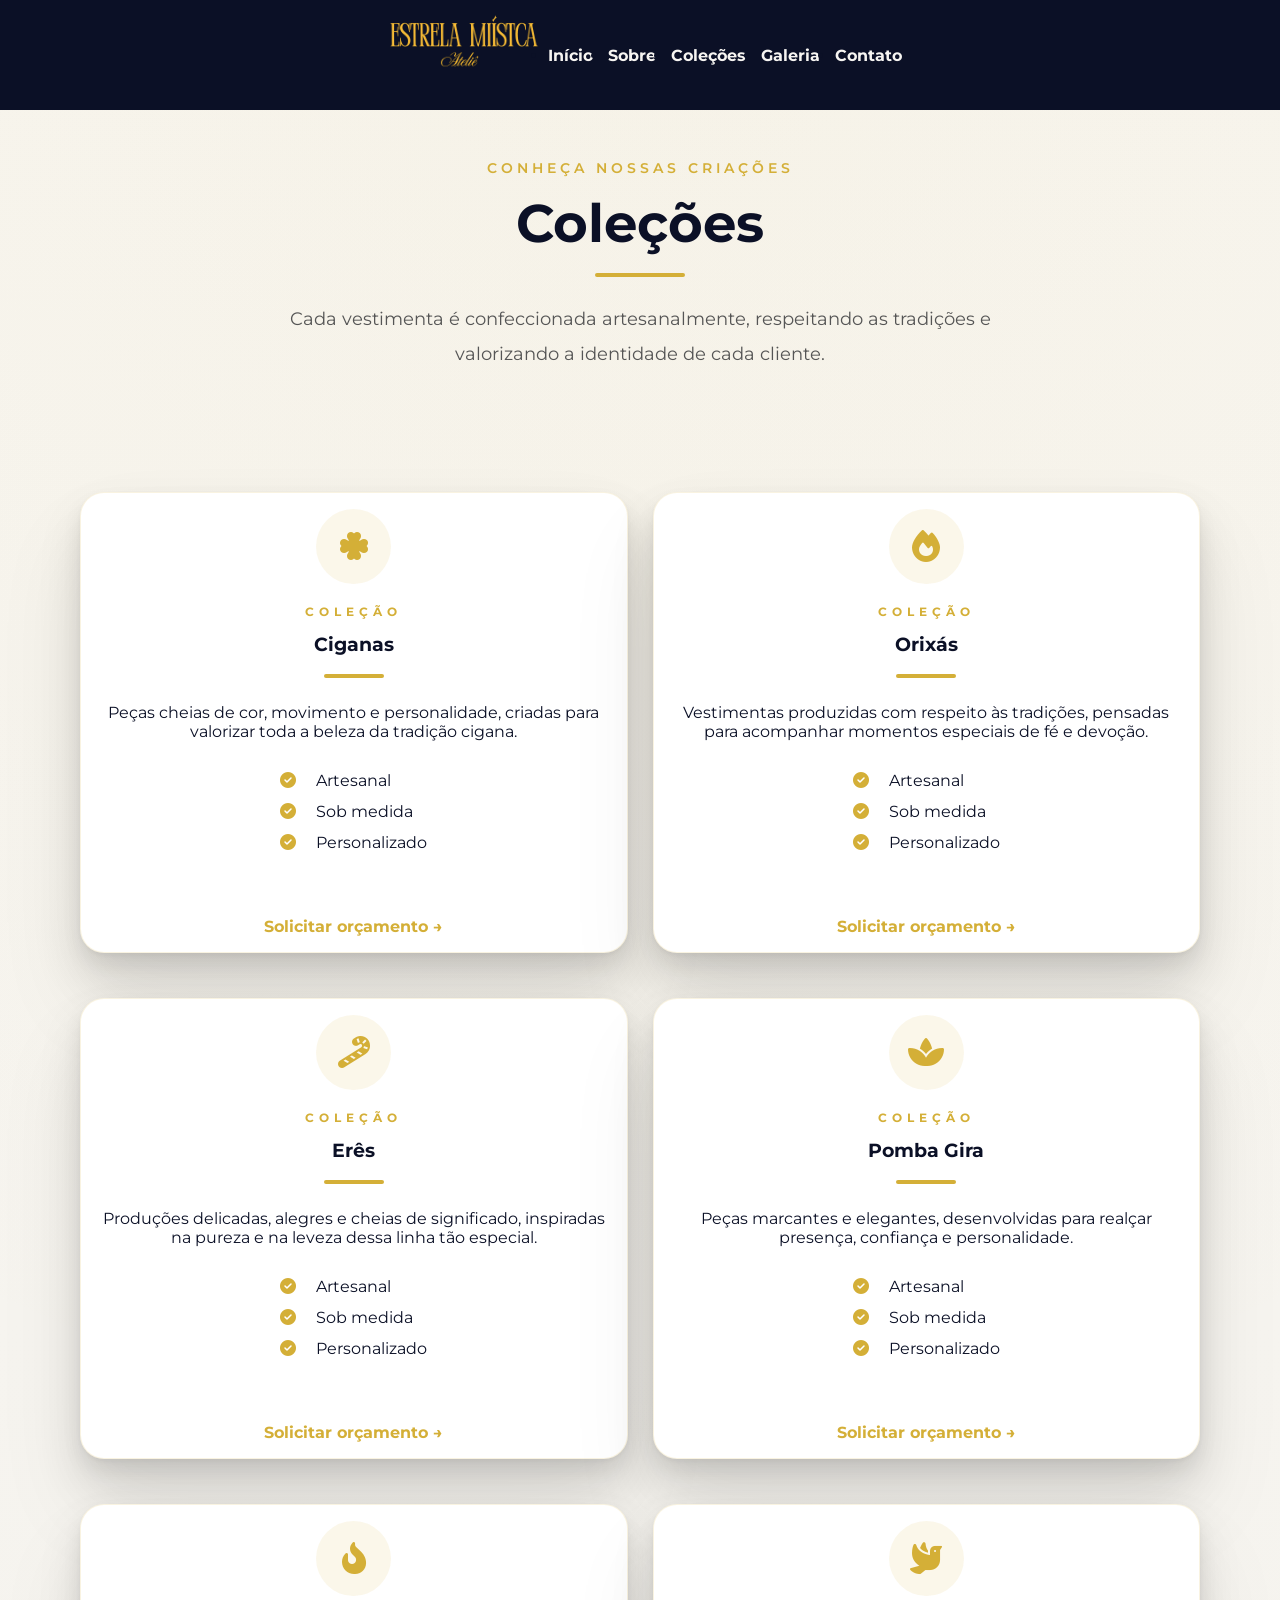
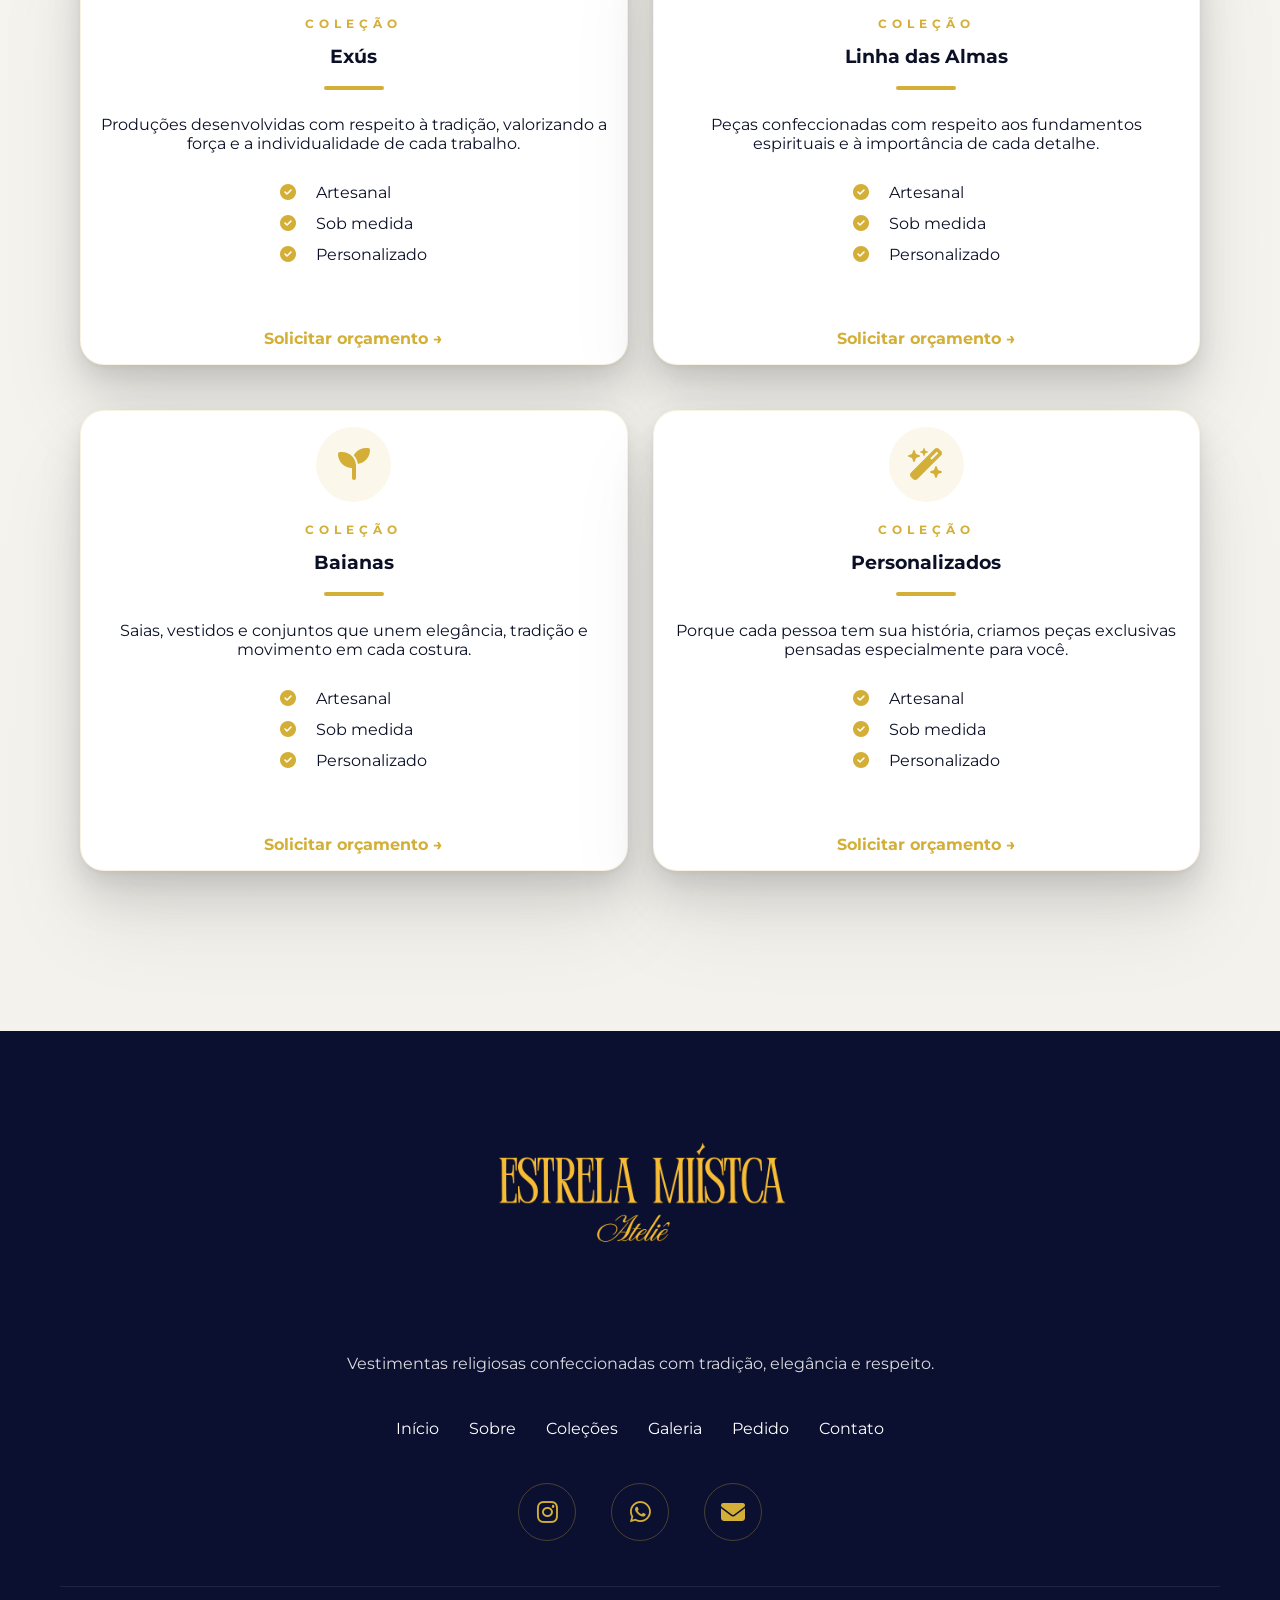
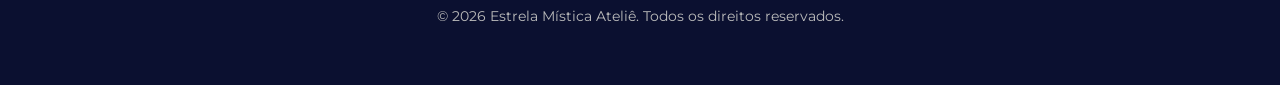
==== pages/colecoes.html @ 9a6da237 "Add files via upload Corrigir estrutura da pasta pages" ====
<!DOCTYPE html>
<html lang="pt-BR">

<head>
    <link rel="preconnect" href="https://fonts.googleapis.com">
<link rel="preconnect" href="https://fonts.gstatic.com" crossorigin>

<link href="https://fonts.googleapis.com/css2?family=Montserrat:wght@300;400;500;600;700&display=swap" rel="stylesheet">

<link rel="stylesheet"
href="https://cdnjs.cloudflare.com/ajax/libs/font-awesome/6.7.2/css/all.min.css">

<link rel="stylesheet" href="../css/style.css">
</head>

<body>

    <header>
        <nav>

           <a href="../index.html">

            <img src="img/Estrela Mística Marca.png"
                 alt="Estrela Mística Ateliê"
                 class="logo-menu">

        </a>


            <ul>
                <li><a href="../index.html">Início</a></li>
                <li><a href="sobre.html">Sobre</a></li>
                <li><a href="colecoes.html">Coleções</a></li>
                <li><a href="galeria.html">Galeria</a></li>
                <li><a href="contato.html">Contato</a></li>
            </ul>

        </nav>
    </header>

    <main class="colecoes-page">
        <section class="topo-pagina">

    <span class="subtitulo">

        CONHEÇA NOSSAS CRIAÇÕES

    </span>

    <h1>Coleções</h1>

    <p>

        Cada vestimenta é confeccionada artesanalmente,
        respeitando as tradições e valorizando a identidade
        de cada cliente.

    </p>

</section>
<section class="cards">

    <!-- Ciganas -->
    <article class="colecao-card">

        <div class="colecao-icone">
            <i class="fa-solid fa-clover"></i>
        </div>

        <span class="categoria-card">COLEÇÃO</span>

        <h3>Ciganas</h3>

        <div class="linha-card"></div>

        <p>
            Peças cheias de cor, movimento e personalidade, criadas para valorizar toda a beleza da tradição cigana.
        </p>

        <ul class="beneficios-card">
            <li><i class="fa-solid fa-circle-check"></i> Artesanal</li>
            <li><i class="fa-solid fa-circle-check"></i> Sob medida</li>
            <li><i class="fa-solid fa-circle-check"></i> Personalizado</li>
        </ul>

        <a href="pedido.html" class="link-card">
            Solicitar orçamento →
        </a>

    </article>

    <!-- Orixás -->
    <article class="colecao-card">

        <div class="colecao-icone">
           <i class="fa-solid fa-fire"></i>
        </div>

        <span class="categoria-card">COLEÇÃO</span>

        <h3>Orixás</h3>

        <div class="linha-card"></div>

        <p>
            Vestimentas produzidas com respeito às tradições, pensadas para acompanhar momentos especiais de fé e devoção.
        </p>

        <ul class="beneficios-card">
            <li><i class="fa-solid fa-circle-check"></i> Artesanal</li>
            <li><i class="fa-solid fa-circle-check"></i> Sob medida</li>
            <li><i class="fa-solid fa-circle-check"></i> Personalizado</li>
        </ul>

        <a href="pedido.html" class="link-card">
            Solicitar orçamento →
        </a>

    </article>

    <!-- Erês -->
    <article class="colecao-card">

        <div class="colecao-icone">
            <i class="fa-solid fa-candy-cane"></i>
        </div>

        <span class="categoria-card">COLEÇÃO</span>

        <h3>Erês</h3>

        <div class="linha-card"></div>

        <p>
            Produções delicadas, alegres e cheias de significado, inspiradas na pureza e na leveza dessa linha tão especial.
        </p>

        <ul class="beneficios-card">
            <li><i class="fa-solid fa-circle-check"></i> Artesanal</li>
            <li><i class="fa-solid fa-circle-check"></i> Sob medida</li>
            <li><i class="fa-solid fa-circle-check"></i> Personalizado</li>
        </ul>

        <a href="pedido.html" class="link-card">
            Solicitar orçamento →
        </a>

    </article>

    <!-- Pomba Gira -->
    <article class="colecao-card">

        <div class="colecao-icone">
         <i class="fa-solid fa-spa"></i>
        </div>

        <span class="categoria-card">COLEÇÃO</span>

        <h3>Pomba Gira</h3>

        <div class="linha-card"></div>

        <p>
            Peças marcantes e elegantes, desenvolvidas para realçar presença, confiança e personalidade.
        </p>

        <ul class="beneficios-card">
            <li><i class="fa-solid fa-circle-check"></i> Artesanal</li>
            <li><i class="fa-solid fa-circle-check"></i> Sob medida</li>
            <li><i class="fa-solid fa-circle-check"></i> Personalizado</li>
        </ul>

        <a href="pedido.html" class="link-card">
            Solicitar orçamento →
        </a>

    </article>

    <!-- Exús -->
    <article class="colecao-card">

        <div class="colecao-icone">
           <i class="fa-solid fa-fire-flame-curved"></i>
        </div>

        <span class="categoria-card">COLEÇÃO</span>

        <h3>Exús</h3>

        <div class="linha-card"></div>

        <p>
            Produções desenvolvidas com respeito à tradição, valorizando a força e a individualidade de cada trabalho.
        </p>

        <ul class="beneficios-card">
            <li><i class="fa-solid fa-circle-check"></i> Artesanal</li>
            <li><i class="fa-solid fa-circle-check"></i> Sob medida</li>
            <li><i class="fa-solid fa-circle-check"></i> Personalizado</li>
        </ul>

        <a href="pedido.html" class="link-card">
            Solicitar orçamento →
        </a>

    </article>

    <!-- Linha das Almas -->
    <article class="colecao-card">

        <div class="colecao-icone">
            <i class="fa-solid fa-dove"></i>
        </div>

        <span class="categoria-card">COLEÇÃO</span>

        <h3>Linha das Almas</h3>

        <div class="linha-card"></div>

        <p>
            Peças confeccionadas com respeito aos fundamentos espirituais e à importância de cada detalhe.
        </p>

        <ul class="beneficios-card">
            <li><i class="fa-solid fa-circle-check"></i> Artesanal</li>
            <li><i class="fa-solid fa-circle-check"></i> Sob medida</li>
            <li><i class="fa-solid fa-circle-check"></i> Personalizado</li>
        </ul>

        <a href="pedido.html" class="link-card">
            Solicitar orçamento →
        </a>

    </article>

    <!-- Baianas -->
    <article class="colecao-card">

        <div class="colecao-icone">
           <i class="fa-solid fa-seedling"></i>
        </div>

        <span class="categoria-card">COLEÇÃO</span>

        <h3>Baianas</h3>

        <div class="linha-card"></div>

        <p>
            Saias, vestidos e conjuntos que unem elegância, tradição e movimento em cada costura.
        </p>

        <ul class="beneficios-card">
            <li><i class="fa-solid fa-circle-check"></i> Artesanal</li>
            <li><i class="fa-solid fa-circle-check"></i> Sob medida</li>
            <li><i class="fa-solid fa-circle-check"></i> Personalizado</li>
        </ul>

        <a href="pedido.html" class="link-card">
            Solicitar orçamento →
        </a>

    </article>

    <!-- Personalizados -->
    <article class="colecao-card">

        <div class="colecao-icone">
            <i class="fa-solid fa-wand-magic-sparkles"></i>
        </div>

        <span class="categoria-card">COLEÇÃO</span>

        <h3>Personalizados</h3>

        <div class="linha-card"></div>

        <p>
            Porque cada pessoa tem sua história, criamos peças exclusivas pensadas especialmente para você.
        </p>

        <ul class="beneficios-card">
            <li><i class="fa-solid fa-circle-check"></i> Artesanal</li>
            <li><i class="fa-solid fa-circle-check"></i> Sob medida</li>
            <li><i class="fa-solid fa-circle-check"></i> Personalizado</li>
        </ul>

        <a href="pedido.html" class="link-card">
            Solicitar orçamento →
        </a>

    </article>

</section>
    </main>

   <footer>

    <div class="footer-conteudo">

      <img src="img/Estrela Mística Marca.png"
     alt="Estrela Mística Ateliê"
     class="footer-logo">

          
                <p>
            Vestimentas religiosas confeccionadas com tradição,
            elegância e respeito.
        </p>

        <ul class="footer-menu">

            <li><a href="../index.html">Início</a></li>

            <li><a href="sobre.html">Sobre</a></li>

            <li><a href="colecoes.html">Coleções</a></li>

            <li><a href="galeria.html">Galeria</a></li>

            <li><a href="pedido.html">Pedido</a></li>

            <li><a href="contato.html">Contato</a></li>

        </ul>

               <div class="footer-redes">

            <a href="https://www.instagram.com/estrelamistica.atelie/"
            target="_blank" aria-label="Instagram">
            <i class="fa-brands fa-instagram"></i>
            </a>

            <a href="https://wa.me/5541996314284"
            target="_blank" aria-label="WhatsApp">
            <i class="fa-brands fa-whatsapp"></i>
            </a>

            <a href="https://wa.me/5541996314284" aria-label="E-mail">
            <i class="fa-solid fa-envelope"></i>
            </a>

            </div>
    <div class="footer-copy">

        © 2026 Estrela Mística Ateliê. Todos os direitos reservados.

    </div>

</footer>

<script src="../js/script.js"></script>

</body>

</html>
---- css/style.css ----
/* RESET */

* {
    margin: 0;
    padding: 0;
    box-sizing: border-box;
}

/* CORES DO PROJETO */

:root {
    --azul-escuro: #0B1026;
    --roxo: #4B3A74;
  --dourado: #D4AF37;
    --branco: #F7F5F2;
}

/* CONFIGURAÇÕES GERAIS */
body {

    font-family: 'Montserrat', sans-serif;

    background:
        radial-gradient(
            circle at top,
            rgba(212,175,55,0.05),
            transparent 45%
        ),

        linear-gradient(
            to bottom,
             #F8F6F1,
              #F3F1EC
        );

    color: var(--azul-escuro);
}
section {

    position: relative;

    z-index: 1;

}
/* MENU */

header {

    background-color: var(--azul-escuro);

    padding: 0 40px;

    height: 110px;

    display: flex;

    align-items: center;

    position: sticky;

    top: 0;

    z-index: 1000;

}

nav{
    display:flex;
    justify-content:space-between;
    align-items:center;
}

nav h1 {
    color: var(--dourado);
    font-size:2rem;
    letter-spacing: 2px;
}

nav ul{

display:flex;

flex-wrap:wrap;

justify-content:center;

gap:15px;

}

nav a {
    color: var(--branco);
    text-decoration: none;
    font-weight: bold;

    transition: 0.3s;
    padding-bottom:5px;
}

nav a:hover{
    color: var(--dourado);
}

/* HERO */

section {
    padding: 40px 40px;
}



button {
    background-color: var(--dourado);
    border: none;
    padding: 12px 24px;
    cursor: pointer;
    border-radius: 8px;
    font-weight: bold;
}

/* COLEÇÕES */

article {
    background-color: white;
    padding: 30px;
    margin-top: 20px;
    border-radius: 10px;
    box-shadow: 0px 4px 15px rgba(0,0,0,0.08);

    
}

/* RODAPÉ */

footer{

    margin-top:120px;

    background:#0B1030;

    color:white;

}

.footer-conteudo{

    position: relative;

    overflow: hidden;

    max-width: 1200px;

    margin: auto;

    padding: 70px 20px 40px;

    text-align: center;

}

.footer-conteudo h2{

    color:var(--dourado);

    font-size:2rem;

    margin-bottom:20px;

}

.footer-conteudo>p{

    max-width:600px;

    margin:0 auto 40px;

    opacity:.85;

    line-height:1.8;

}


.footer-menu{

    list-style:none;

    display:flex;

    justify-content:center;

    flex-wrap:wrap;

    gap:30px;

    margin-bottom:40px;

}

.footer-menu a{

    color:white;

    text-decoration:none;

    transition:.3s;

}

.footer-menu a:hover{

    color:var(--dourado);

}

.footer-contato{

    display:flex;

    justify-content:center;

    gap:40px;

    flex-wrap:wrap;

    color:#d6d6d6;

}
.footer-logo{

    width: 330px;

    max-width: 90%;

    margin-bottom: 25px;

    transition: .4s;

}

.footer-logo:hover{

    transform: scale(1.03);

}

.footer-copy{

    border-top:1px solid rgba(255,255,255,.08);

    text-align:center;

    padding:20px;

    font-size:.9rem;

    color:#bbb;

}

.footer-redes{

    display:flex;

    justify-content:center;

    gap:35px;

    margin:45px 0;

}

.footer-redes a{

    width:58px;

    height:58px;

    border-radius:50%;

    display:flex;

    align-items:center;

    justify-content:center;

    text-decoration:none;

    color:var(--dourado);

    font-size:1.5rem;

    border:1px solid rgba(212,175,55,.30);

    transition:.35s;

}

.footer-redes a:hover{

    background:var(--dourado);

    color:#0B1030;

    transform:translateY(-5px);

    box-shadow:0 10px 25px rgba(212,175,55,.30);

}
  .cards{

    display:flex;

    gap:35px;

    margin-top:50px;

    align-items:stretch;

    perspective: 1400px;
}
.card-img{

    overflow:hidden;

    border-radius:18px;

    margin-bottom:16px;

}

.card-img img{

    width:100%;

    height:220px;

    display:block;

    object-fit:cover;

    transition:
        transform .8s ease;

}

.cards article{

    display:flex;

    flex-direction:column;

    flex:1;

    background:#fff;

    border-radius:24px;

    padding:16px;

    position:relative;

    border:1px solid rgba(212,175,55,.15);

    transition:
    transform .45s cubic-bezier(.22,.61,.36,1),
    box-shadow .45s,
    border-color .45s;

    box-shadow:
    0 2px 4px rgba(0,0,0,.04),
    0 10px 20px rgba(0,0,0,.06),
    0 25px 45px rgba(0,0,0,.10),
    0 50px 90px rgba(0,0,0,.08);

    overflow:hidden;

}

.card-content h3{

    text-align:center;

    font-size:2.4rem;

    margin-bottom:18px;

    line-height:1.1;

}

 .card-content p{

    flex:1;

    text-align:center;

    font-size:1rem;
    
    line-height:1.7;

    color:#505050;

}


    @media (max-width: 768px) {

        section {
            padding: 30px 20px;
        }

    nav {
        flex-direction: column;
        gap: 15px;
    }

    nav ul {
        flex-wrap: wrap;
        text-align: center;
    }

    .cards {
        flex-direction: column;
    }

}

.card-content{

    display:flex;

    flex-direction:column;

    flex:1;

}

.sobre{

    max-width:900px;

    margin:120px auto;

    padding:0 20px;

    text-align:center;

}

.sobre h2{

    font-size:3rem;

    color:var(--azul-escuro);

    margin-bottom:20px;

    font-weight:700;

}
.sobre h2::after {

    content: "";

    display: block;

    width: 80px;

    height: 3px;

    background: var(--dourado);

    margin: 15px auto 0;

    border-radius: 20px;

}

.sobre p {
    max-width: 950px;
    margin: 0 auto 40px;
    font-size: 1.35rem;
    line-height: 2;
    color:#3f3f3f;
}

.diferenciais {
    text-align: center;
}

.diferenciais h2 {
    margin-bottom: 40px;
    font-size: 2rem;
}

.diferenciais-grid {
    display: flex;
    gap: 20px;
    flex-wrap: wrap;
}

.diferencial {
    flex: 1;
    min-width: 250px;

    background: white;

    padding: 25px;

    border-radius: 12px;

    box-shadow: 0 2px 10px rgba(0,0,0,0.1);
}

.diferencial h3 {
    margin-bottom: 15px;
}

.galeria {
    text-align: center;
}

.galeria h2 {
    margin-bottom: 40px;
    font-size: 2rem;
}


.galeria-grid{

    display:grid;

    grid-template-columns:repeat(auto-fit,minmax(320px,1fr));

    gap:30px;

    margin-top:70px;

}


.foto{

    background:#fff;

    overflow:hidden;

    border-radius:28px;

    border:1px solid rgba(212,175,55,.20);

    box-shadow:0 18px 45px rgba(0,0,0,.08);

    transition:.4s;

}

.foto:hover{

    transform:translateY(-12px);

    box-shadow:0 35px 70px rgba(0,0,0,.16);

}
.foto:hover img{

    transform:scale(1.05);

}


.foto:hover .overlay-foto{

    opacity:1;

}
.info-foto{

    padding:22px;

    text-align:center;

}

.info-foto h3{

    font-size:1.8rem;

    color:var(--azul-escuro);

    margin:12px 0;

}

.info-foto p{

    color:#666;

    line-height:1.7;

    margin-top:20px;

}
.overlay-foto h3{

    color:#fff;

    font-size:2rem;

    font-weight:700;

    letter-spacing:1px;

}

@media(max-width:768px){

.galeria-grid{

grid-template-columns:1fr;

}
}

.contato {
    text-align: center;
}

.contato h2 {
    font-size: 2rem;
    margin-bottom: 20px;
}

.contato p {
    margin-bottom: 30px;
}

.contato-links {
    display: flex;
    justify-content: center;
    gap: 20px;
    flex-wrap: wrap;
}

.contato-links a {
    background-color: var(--roxo);

    color: white;

    text-decoration: none;

    padding: 12px 24px;

    border-radius: 8px;

    transition: 0.3s;
}

.contato-links a:hover {
    background-color: var(--dourado);
    color: var(--azul-escuro);
}

html {
    scroll-behavior: smooth;
}

.botao-orcamento {
    background-color: var(--dourado);
    color: var(--azul-escuro);

    padding: 12px 24px;

    border-radius: 8px;

    text-decoration: none;

    font-weight: bold;

    display: inline-block;
}

section {
    scroll-margin-top: 100px;
}

.botao-saiba-mais{

    display:inline-flex;

    align-items:center;

    justify-content:center;

    padding:20px 48px;

    border-radius:999px;

    background:var(--dourado);

    color:var(--azul-escuro);

    font-weight:700;

    text-decoration:none;

    transition:.35s;

    box-shadow:
0 0 40px rgba(212,175,55,.40),
0 15px 35px rgba(212,175,55,.30);

}

.botao-saiba-mais:hover{

    transform:translateY(-5px);

    box-shadow:
        0 0 50px rgba(212,175,55,.60),
        0 20px 45px rgba(212,175,55,.35);

}
.sobre-page {

    max-width: 1000px;

    margin: 0 auto;

    padding: 40px 20px;

}

.card-sobre{

    background:#fff;

    max-width:1100px;

    margin:0 auto 35px;

    padding:60px;

    border-radius:28px;

    border:1px solid rgba(212,175,55,.15);

   box-shadow:
    0 12px 28px rgba(0,0,0,.05),
    0 28px 60px rgba(0,0,0,.08);

    transition:.35s;

}
.card-sobre h2 {

    text-align: center;

    color: var(--roxo);

    margin-bottom: 25px;

    font-size: 2rem;

    position: relative;

}

.card-sobre h2::after {

    content: "";

    display: block;

    width: 80px;

    height: 3px;

    background-color: var(--dourado);

    margin: 10px auto 0;

    border-radius: 20px;

}

.card-sobre p {

    font-size: 1.1rem;

    line-height: 1.8;

    margin-bottom: 15px;

}

.card-sobre ul {

    max-width: 600px;

    margin: 0 auto;

    padding-left: 20px;

}

.card-sobre li {

    margin-bottom: 10px;

}

.btn-orcamento {

    display: inline-block;

    background: #D4AF37;

    color: #0B1026;

    padding: 18px 42px;

    border-radius: 50px;

    font-weight: 700;

    text-decoration: none;

    box-shadow:
        0 0 20px rgba(212,175,55,0.35),
        0 0 50px rgba(212,175,55,0.15);

    transition: .35s;
}

.btn-orcamento:hover {

    transform: translateY(-4px) scale(1.03);

    box-shadow:
        0 0 30px rgba(212,175,55,0.5),
        0 0 70px rgba(212,175,55,0.25);
}
.galeria-page {

    max-width: 1200px;

    margin: 0 auto;

}

.galeria-page h2 {

    text-align: center;

    font-size: 2.5rem;

    margin-bottom: 20px;

}

.galeria-page p {

    text-align: center;

    margin-bottom: 40px;

    font-size: 1.1rem;

}

.galeria-topo {

    text-align: center;

}

.galeria-topo h2 {

    font-size: 2.5rem;

    margin-bottom: 15px;

}

.galeria-topo p {

    max-width: 700px;

    margin: 0 auto;

    font-size: 1.1rem;

}

.colecoes-page {

    max-width: 1200px;

    margin: 0 auto;

}

.colecoes-topo {

    text-align: center;

}



.colecoes-topo h2 {

    font-size: 2.5rem;

    margin-bottom: 15px;

}

.colecoes-topo p {

    max-width: 700px;

    margin: 0 auto;

    font-size: 1.1rem;

}

.colecoes-page .cards {

    display: grid;

    grid-template-columns: repeat(2, 1fr);

    gap: 25px;

    margin-top: 30px;

    align-items: start;

}
.colecoes{

    background:#F3F0E8;

    border-radius:40px;

    padding:90px 60px;

    text-align:center;
}
.colecoes h2{

    font-size:3rem;

    color:var(--azul-escuro);

    margin-bottom:15px;

    font-weight:700;

}

.colecoes p{

    max-width:700px;

    margin:0 auto 60px;

    font-size:1.2rem;

    color:#555;

    line-height:1.8;

}

.saiba-mais-btn {

    background-color: var(--dourado);

    color: var(--azul-escuro);

    border: none;

    padding: 12px 20px;

    border-radius: 8px;

    font-weight: bold;

    margin-top: 15px;

    cursor: pointer;

    transition: 0.3s;

}

.saiba-mais-btn:hover {

    transform: translateY(-3px);

}

.info-colecao {

    display: none;

    margin-top: 15px;

    padding: 15px;

    background-color: #f5f5f5;

    border-radius: 8px;

    line-height: 1.8;
     
     word-break: normal;
}

.pedido-page {

    max-width: 900px;

    margin: 0 auto;

}

.pedido-page h2 {

    text-align: center;

    font-size: 2.5rem;

    margin-bottom: 20px;

}

.pedido-page p {

    text-align: center;

    margin-bottom: 40px;

}

.formulario-pedido {

    background: white;

    padding: 40px;

    border-radius: 15px;

    box-shadow: 0 2px 15px rgba(0,0,0,0.1);

    display: flex;

    flex-direction: column;

    gap: 15px;

}

.formulario-pedido label {

    font-weight: bold;

}

.formulario-pedido input,
.formulario-pedido select,
.formulario-pedido textarea {

    width: 100%;

    padding: 12px;

    border: 1px solid #ddd;

    border-radius: 8px;

    font-family: inherit;

}

.formulario-pedido textarea {

    resize: vertical;

}

.formulario-pedido button {

    margin-top: 10px;

    background-color: var(--dourado);

    color: var(--azul-escuro);

    font-weight: bold;

    border: none;

    border-radius: 8px;

    padding: 14px;

    cursor: pointer;

    transition: 0.3s;

}

.formulario-pedido button:hover {

    transform: translateY(-2px);

}

.pedido-page section {

    padding: 10px 0;

}

.colecoes-topo {

    padding-bottom: 10px;

}

.colecoes-page .cards {

    margin-top: 0;

    padding-top: 10px;

}
.btn-acessibilidade {

    background-color: var(--roxo);

    color: white;

    border: none;

    padding: 12px 20px;

    border-radius: 8px;

    cursor: pointer;

    margin: 20px;
}

body.modo-acessivel {

    font-size: 1.2rem;

    line-height: 2;
}

body.modo-acessivel p,
body.modo-acessivel label,
body.modo-acessivel li {

    font-size: 1.2rem;
}

body.modo-acessivel h1,
body.modo-acessivel h2,
body.modo-acessivel h3 {

    letter-spacing: 1px;
}

body.modo-acessivel input,
body.modo-acessivel textarea,
body.modo-acessivel select,
body.modo-acessivel button {

    font-size: 1.1rem;
}

.erro {

    border: 2px solid red;
}

.correto {

    border: 2px solid green;
}

small {

    display: block;

    margin-top: 5px;

    font-size: 0.9rem;

    font-weight: bold;
}

.contato-page {

    max-width: 1000px;

    margin: 0 auto;

}

.contato-topo {

    text-align: center;

}

.contato-topo h2 {

    font-size: 2.5rem;

    margin-bottom: 15px;

}

.contato-topo p {

    max-width: 700px;

    margin: 0 auto;

}

.contato-cards {

    display: grid;

    grid-template-columns: repeat(3, 1fr);

    gap: 25px;

    margin-top: 30px;

}

.btn-contato {

    display: inline-block;

    margin-top: 15px;

    background-color: var(--dourado);

    color: var(--azul-escuro);

    text-decoration: none;

    padding: 12px 20px;

    border-radius: 8px;

    font-weight: bold;

}

@media (max-width: 768px) {

    .contato-cards {

        grid-template-columns: 1fr;

    }

}

.cta-home {

    max-width: 1100px;

    margin: 80px auto;

    padding: 60px;

    background: white;

    border-radius: 20px;

    border-top: 4px solid #D4AF37;

    box-shadow:
        0 10px 30px rgba(0,0,0,0.08);
}

.cards article:hover{

    transform:
        translateY(-10px)
        scale(1.015);

    border-color:rgba(212,175,55,.45);

    box-shadow:

    0 6px 12px rgba(0,0,0,.05),

    0 18px 35px rgba(0,0,0,.10),

    0 40px 70px rgba(0,0,0,.16),

    0 70px 120px rgba(0,0,0,.12),

    0 0 25px rgba(212,175,55,.08);

}
.cards article:hover::after{

    bottom:-22px;

    filter:blur(24px);

    opacity:1;

}

.foto {

    position: relative;

    overflow: hidden;

}

.foto img{

    width:100%;

    height:250px;

    object-fit:cover;

    display:block;

    transition:.5s;

}
@media (max-width:768px){

.foto{
    height:auto;
}

.foto img{
    height:240px;
}

.info-foto{
    padding:22px 20px 30px;
}

.info-foto p{
    display:block;
    margin-top:18px;
    line-height:1.7;
}

}
@media (max-width: 768px) {

    .hero h2 {
        font-size: 2rem;
    }

}


.hero {

    position: relative;

    min-height: 600px;

    height: 65vh;

    overflow: hidden;

    padding: 0;

}

.hero-slider {

    position: absolute;

    top: 0;

    left: 0;

    width: 100%;

    height: 100%;

}
.slide {

    position: absolute;
    top: 0;
    left: 0;

    width: 100%;
    height: 100%;

    object-fit: cover;

    opacity: 0;

    transition: opacity 1.5s ease;

    animation: zoomHero 8s ease-in-out infinite;
}

.slide.ativo {

    opacity: 1;

}

@keyframes zoomHero {

    from {
        transform: scale(1);
    }

    to {
        transform: scale(1.15);
    }

}

.hero::before {

    content: "";

    position: absolute;

    inset: 0;

    background:
        linear-gradient(
            rgba(0,0,0,0.55),
            rgba(0,0,0,0.45)
        );

    z-index: 1;
}

.hero-overlay {

    position: relative;
    z-index: 3;

    height: 100%;

    display: flex;
    flex-direction: column;

    justify-content: center;
    align-items: center;

    text-align: center;

    color: white;

    padding: 20px;

    gap: 12px;

    max-width: 1000px;

    animation: aparecer 1s ease;

    margin: 0 auto;
}




.hero-overlay h2 {

    font-size: clamp(2.8rem, 4vw, 4.5rem);

    max-width: 900px;

    line-height: 1.05;

    margin-bottom: 10px;

    text-shadow: 0 4px 20px rgba(0,0,0,0.4);

}
.hero-overlay p {

    font-size: 1.3rem;

    margin-top: 20px;

}

@media (max-width: 768px) {

    .hero-overlay h2 {

        font-size: 2.2rem;

        line-height: 1.2;

    }

    .hero-overlay p {

        font-size: 1rem;

    }

    .hero {

        height: 85vh;

    }

}

.slide {

    animation: zoomHero 8s ease-in-out infinite;

}

@keyframes zoomHero {

    from {
        transform: scale(1);
    }

    to {
        transform: scale(1.08);
    }

}

.hero-subtitulo {

    color: #D4AF37;

    letter-spacing: 4px;

    text-transform: uppercase;

    font-size: 0.9rem;

    margin-bottom: 20px;

}

@keyframes aparecer {

    from {

        opacity: 0;

        transform: translateY(30px);

    }

    to {

        opacity: 1;

        transform: translateY(0);

    }

}



@keyframes flutuar {

    0% { transform: translateY(0); }

    50% { transform: translateY(10px); }

    100% { transform: translateY(0); }

}

.colecoes-btn {

    text-align: center;

    margin-top: 30px;

}

.logo img {

    max-height: 80px;

    width: auto;

}
@media (max-width: 768px) {

    .logo img {
        height: 110px;
    }

}


nav{

    max-width: 1400px;

    margin: 0 auto;

}

.hero-overlay p {
    display: block;
    width: 100%;
    text-align: center;
}

.hero-overlay .btn-orcamento {
    display: block;
    width: fit-content;
    margin: 0 auto;
}

.logo-banner{

    width: 300px;

    margin-bottom: 30px;

    filter:
        drop-shadow(0 5px 20px rgba(212,175,55,.20));

    transition: .4s;

}
.seta-scroll {

    font-size: 2rem;

    color: #D4AF37;

    margin-top: 25px;

    animation: flutuar 2s infinite;
}


.cards article:hover .card-img img{

    transform:scale(1.04);

}
.pedido-destaque {

    background: linear-gradient(
        135deg,
        #0B1026,
        #151d42
    );

    color: white;

    padding: 80px 20px;

    border-radius: 20px;

    max-width: 1200px;

    margin: 80px auto;

    text-align: center;

    box-shadow:
        0 20px 50px rgba(0,0,0,0.15);
}

.pedido-destaque h2 {

    color: #D4AF37;

    font-size: 2.5rem;

    margin-bottom: 20px;
}

.pedido-destaque p{

    max-width:700px;

    margin:0 auto 30px;

    font-size:1.2rem;

    line-height:1.8;

    color:rgba(255,255,255,.90);

}
.pedido-destaque {
    position: relative;
    overflow: hidden;
}

.pedido-destaque::before {
    content: "";

    position: absolute;

    width: 300px;
    height: 300px;

    border-radius: 50%;

    background: rgba(212,175,55,0.05);

    top: -100px;
    right: -100px;
}



.galeria-home {

    max-width: 900px;

    margin: 40px auto;

    padding: 20px;

    text-align: center;

    background: transparent;

    box-shadow: none;

    border: none;

    position: relative;

}
.galeria-home h2 {

    font-size: 3rem;

    color: var(--azul-escuro);

    margin-bottom: 20px;

}

.galeria-home p {

    font-size: 1.15rem;

    line-height: 1.8;

    max-width: 700px;

    margin: 0 auto 25px;

}

.subtitulo{

    display:block;

    color:var(--dourado);

    font-size:.85rem;

    letter-spacing:4px;

    text-transform:uppercase;

    margin-bottom:15px;

    font-weight:600;

}

.hero-overlay::before{

    content:"";

    position:absolute;

    width:700px;

    height:700px;

    background:radial-gradient(
        circle,
        rgba(212, 175, 55, 0.162),
        transparent 70%
    );

    top:50%;

    left:50%;

    transform:translate(-50%,-50%);

    z-index:-1;

}

.categoria-card{

    display:block;

    text-align:center;

    letter-spacing:5px;

    font-size:.75rem;

    font-weight:700;

    color:var(--dourado);

    margin-bottom:14px;

}
.link-card{

    margin-top:35px;

    display:flex;

    justify-content:center;

    align-items:center;

    gap:8px;

    text-decoration:none;

    color:var(--dourado);

    font-weight:700;

    transition:.35s;

}

.link-card:hover{

    transform:translateX(6px);
    gap:16px;

}
.hero-smoke{

    position:absolute;

    inset:0;

    overflow:hidden;

    opacity:.35;

    pointer-events:none;

    z-index:2;

}

.smoke{

    position:absolute;

    border-radius:50%;

    background:rgba(123,92,190,.18);

    filter:blur(90px);

    animation:smokeFloat linear infinite;

}
.s1{

    width:500px;
    height:220px;

    bottom:-40px;
    left:-150px;

    animation-duration:32s;

}

.s2{

    width:420px;
    height:200px;

    bottom:10px;
    left:20%;

    animation-duration:28s;

    animation-delay:-8s;

}

.s3{

    width:580px;
    height:240px;

    bottom:-30px;
    right:-120px;

    animation-duration:36s;

}

.s4{

    width:340px;
    height:180px;

    bottom:80px;
    left:55%;

    opacity:.12;

    animation-duration:30s;

}

.s5{

    width:260px;
    height:150px;

    bottom:120px;

    left:8%;

    opacity:.10;

    animation-duration:40s;
}

.logo-menu{

    width:170px;

    transition:.35s;

}

.logo-menu:hover{

    transform:scale(1.03);

}

.topo-pagina{

    max-width:900px;

    margin:30px auto 70px;

    text-align:center;

    background:transparent !important;

    box-shadow:none !important;

    border:none !important;

    padding:20px;

}

.topo-pagina h1{

    font-size:3.3rem;

    color:var(--azul-escuro);

    margin-bottom:18px;

    font-weight:700;

}

.topo-pagina h1::after{

    content:"";

    display:block;

    width:90px;

    height:4px;

    background:var(--dourado);

    margin:18px auto 0;

    border-radius:50px;

}

.topo-pagina p{

    max-width:720px;

    margin:25px auto 0;

    font-size:1.15rem;

    line-height:1.9;

    color:#555;

}

.cta-sobre{

    max-width:1200px;

    margin:80px auto;

    padding:40px 25px;

    text-align:center;

    background:white;

    border-radius:24px;

    border-top:4px solid var(--dourado);

    box-shadow:
        0 12px 35px rgba(0,0,0,.08);

}

.cta-sobre h2{

font-size:2rem;

}

.cta-sobre p{

    max-width:650px;

    margin:20px auto 35px;

    color:#555;

    line-height:1.8;

    font-size:1rem;

}

.valores-grid{

    display:grid;

    grid-template-columns:repeat(2,1fr);

    gap:35px;

    margin-top:45px;

}
.valor-card{

   background:linear-gradient(
    180deg,
    #ffffff,
    #fcfbf8
);
    border:1px solid rgba(212,175,55,.18);

    border-radius:22px;

    padding:30px 28px;

    text-align:center;

    transition:all .4s ease;

    box-shadow:
        0 10px 25px rgba(0,0,0,.04),
        0 20px 45px rgba(0,0,0,.06);

    overflow:hidden;

    position:relative;

}

.valor-card:hover{

   transform:translateY(-12px) scale(1.02);



    border-color:rgba(212,175,55,.45);

  box-shadow:
0 18px 35px rgba(0,0,0,.08),
0 35px 80px rgba(0,0,0,.10);

}
.valor-icone{

    display:flex;

    justify-content:center;

    align-items:center;

    width:60px;

    height:60px;

    margin:0 auto 25px;

    border:1px solid rgba(212,175,55,.35);

    border-radius:50%;

    color:var(--dourado);

    font-size:1.6rem;

    transition:all .35s ease;

}

.valor-card h3{

    color:var(--azul-escuro);

    font-size:1.5rem;

    margin-bottom:15px;

}

.valor-card h3::after{

    content:"";

    display:block;

    width:45px;

    height:3px;

    background:var(--dourado);

    margin:12px auto 0;

    border-radius:50px;

}

.valor-card p{

    color:#555;

    line-height:1.7;

}

@media(max-width:768px){

    .valores-grid{

        grid-template-columns:1fr;

    }

}

.valor-card:hover .valor-icone{

    background:var(--dourado);

    color:#fff;

    box-shadow:
        0 0 25px rgba(212,175,55,.35);

}

.missao-premium{

    max-width:1100px;

    margin:60px auto;

    padding:70px 60px;

    text-align:center;

    background:linear-gradient(135deg,#121735,#1b2147);

    border-radius:28px;

    color: var(--dourado);

    position:relative;

    overflow:hidden;

    border-top:4px solid var(--dourado);

    box-shadow:
        0 20px 60px rgba(0,0,0,.18);

}

.missao-icone{

    font-size:3.5rem;

    color:var(--dourado);

    margin-bottom:25px;

}

.missao-premium h2{

    color:var(--dourado);

    font-size:2.2rem;

    margin-bottom:25px;

}

.missao-premium h2::after{

    content:"";

    display:block;

    width:70px;

    height:4px;

    margin:18px auto 0;

    background:var(--dourado);

    border-radius:50px;

}

.missao-premium blockquote{

    max-width:850px;

    margin:auto;

    font-size:1.05rem;

    line-height:1.8;

    opacity:.95;

    font-style:normal;

    color:#ffffff;

}


.fundadores{

    max-width:1100px;

    margin:70px auto;

    padding:70px 60px;

   background:linear-gradient(
135deg,
#111633 0%,
#1b214a 100%
);

    border-radius:28px;

    text-align:center;

    color:white;

    position:relative;

    overflow:hidden;

    box-shadow:
        0 20px 60px rgba(0,0,0,.18);

}

.fundadores-icone{

    width:75px;

    height:75px;

    display:flex;

    justify-content:center;

    align-items:center;

    margin:0 auto 25px;

    border-radius:50%;

    background:rgba(212,175,55,.15);

    color:var(--dourado);

    font-size:2rem;

    position:relative;

    z-index:2;

}

.fundadores h2{

    color:white;

    font-size:2.2rem;

    margin-bottom:25px;

    position:relative;

    z-index:2;

}

.fundadores h2::after{

    content:"";

    display:block;

    width:70px;

    height:4px;

    background:var(--dourado);

    margin:18px auto 0;

    border-radius:50px;

}

.fundadores p{

    max-width:850px;

    margin:20px auto;

    color:rgba(255,255,255,.9);

    line-height:1.8;

    font-size:1rem;

    position:relative;

    z-index:2;

    word-break:normal;

    overflow-wrap:break-word;
}

.colecao-card{

    background:#fff;

    border:1px solid rgba(212,175,55,.20);

    border-radius:28px;

    padding:35px;

    text-align:center;

    transition:.35s;

    box-shadow:
        0 18px 45px rgba(0,0,0,.08);

}

.colecao-card:hover{

    transform:translateY(-10px);

    box-shadow:
        0 35px 70px rgba(0,0,0,.15);

}

.colecao-icone{

    width:75px;

    height:75px;

    margin:0 auto 20px;

    border-radius:50%;

    display:flex;

    justify-content:center;

    align-items:center;

    background:rgba(212,175,55,.10);

    color:var(--dourado);

    font-size:2rem;

}

.linha-card{

    width:60px;

    height:4px;

    background:var(--dourado);

    border-radius:50px;

    margin:18px auto 25px;

}

.beneficios-card{

display:flex;

flex-direction:column;

gap:12px;

align-items:flex-start;

width:max-content;

margin:30px auto;

}

.beneficios-card li{

display:flex;

align-items:center;

gap:12px;

list-style:none;

}

.beneficios-card i{

    color:var(--dourado);

    margin-right:8px;

}

/* COMO FUNCIONA */

.como-funciona{

    display:grid;

    grid-template-columns:repeat(3,1fr);

    gap:30px;

    margin:70px 0;

}

.como-funciona article{

    background:#fff;

    padding:35px;

    border-radius:24px;

    text-align:center;

    box-shadow:0 18px 45px rgba(0,0,0,.08);

}

.como-funciona i{

    font-size:2.2rem;

    color:var(--dourado);

    margin-bottom:20px;

}

.card-formulario{

    background:#fff;

    border-radius:30px;

    padding:50px;

    box-shadow:0 20px 50px rgba(0,0,0,.08);

    margin:70px auto;

}
@media(max-width:768px){

.fundadores{

padding:40px 25px;

}
}

@media(max-width:768px){

.missao-premium{

padding:45px 25px;

}
}

@media (max-width:768px){

header{
    height:auto;
    padding:20px;
}

nav{
    flex-direction:column;
    justify-content:center;
    align-items:center;
    gap:20px;
}

nav ul{
    display:flex;
    flex-wrap:wrap;
    justify-content:center;
    gap:18px;
}

}
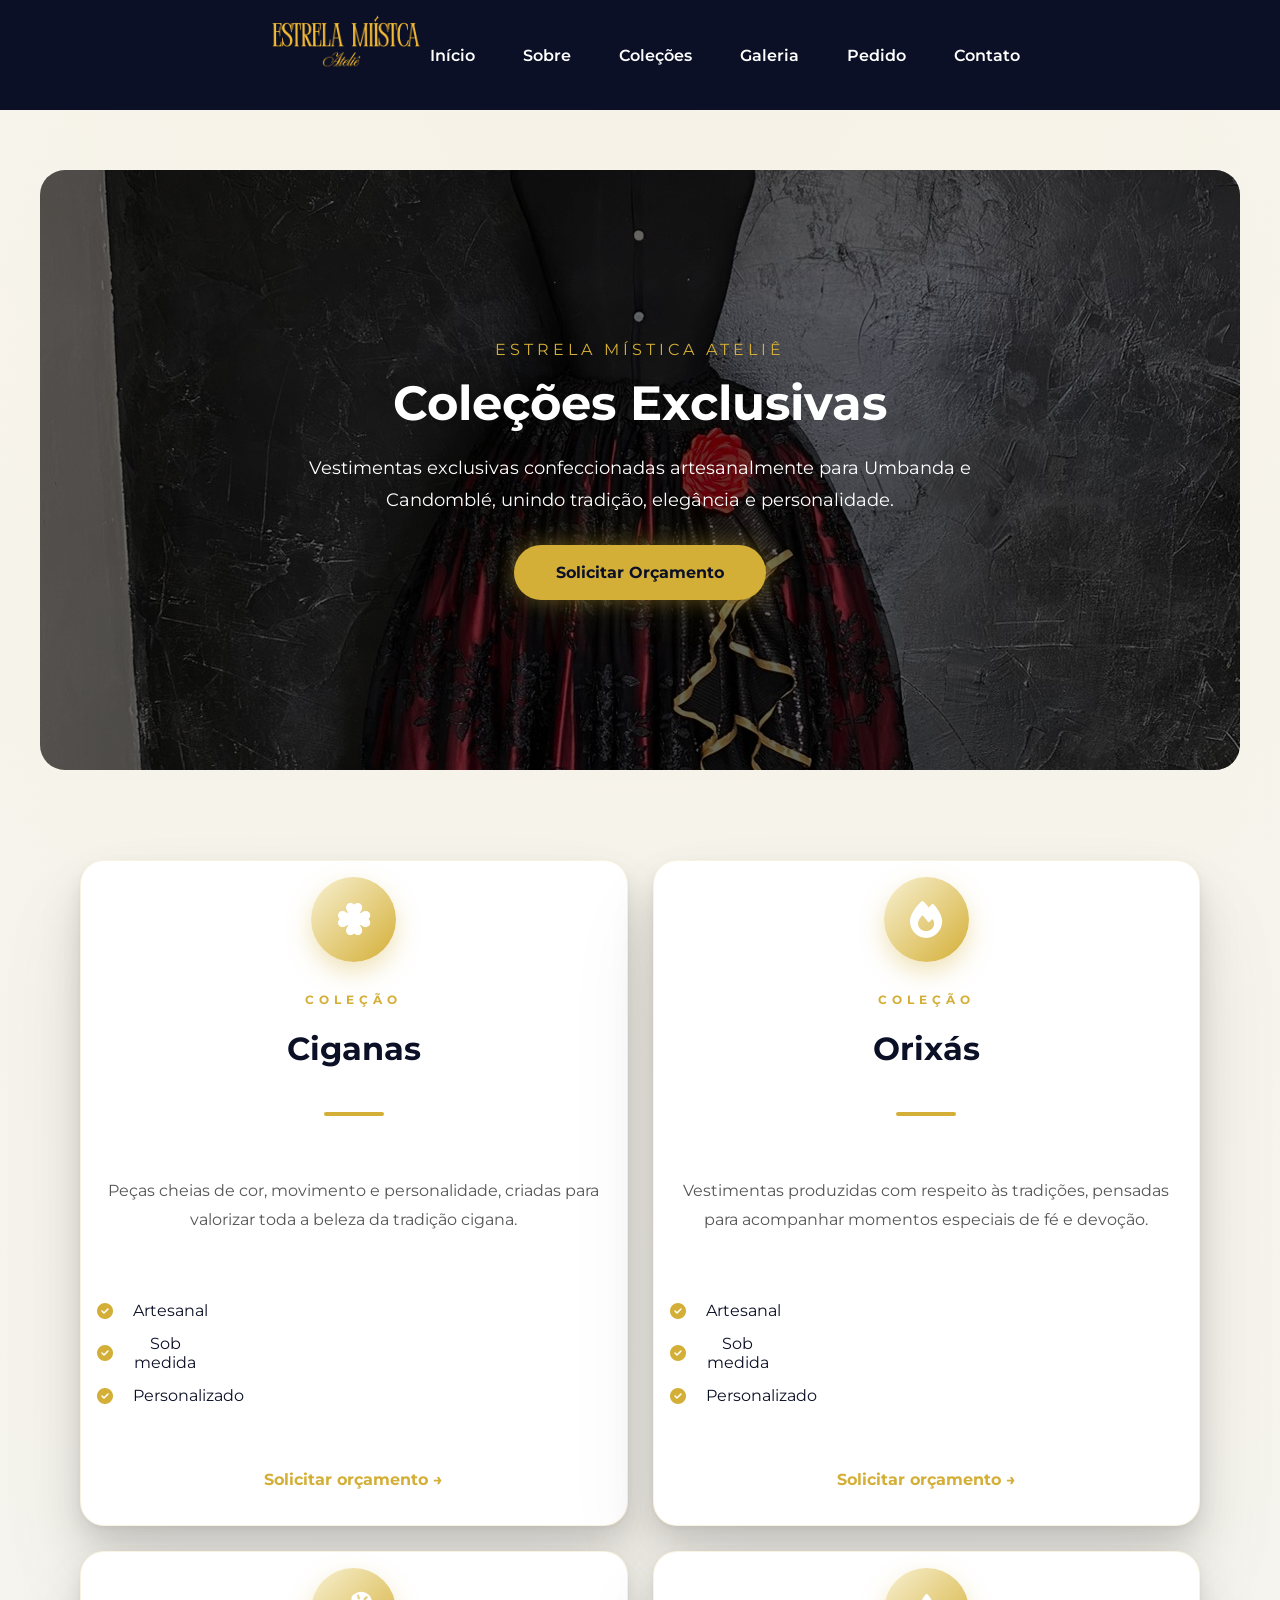
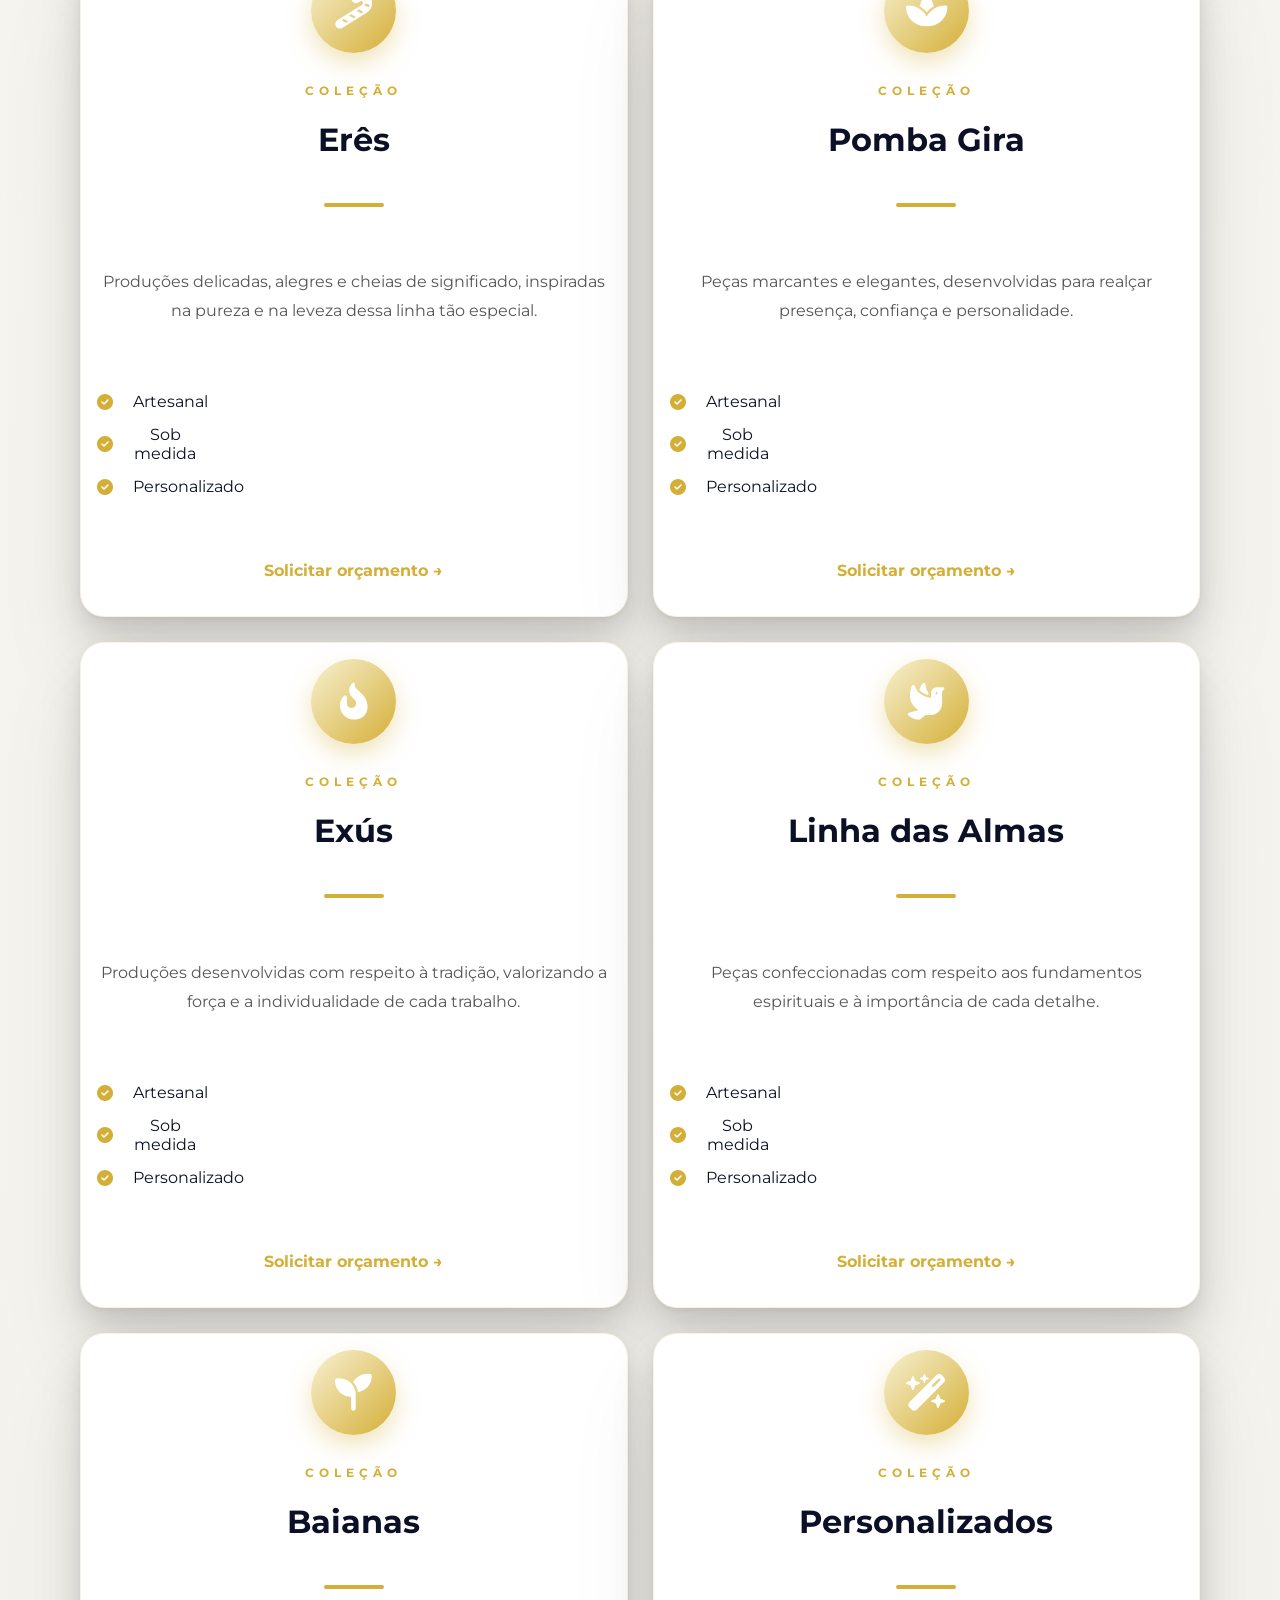
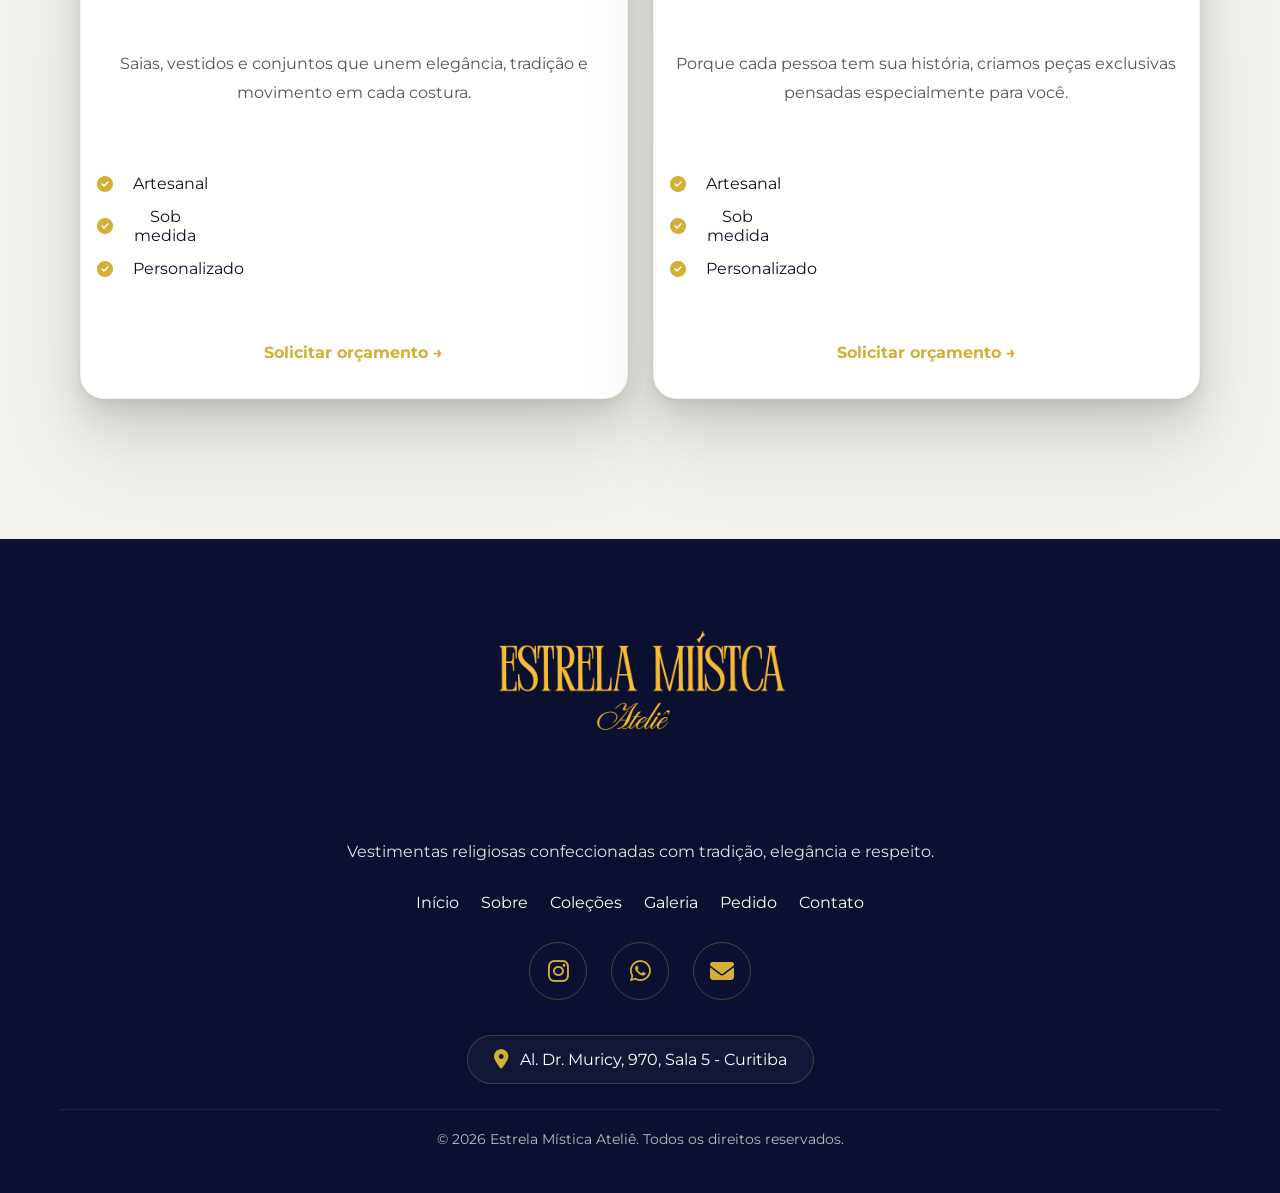
==== commit 110f4ed0: "Add files via upload" ====
--- a/pages/colecoes.html
+++ b/pages/colecoes.html
@@ -15,54 +15,172 @@
 
 <body>
 
-    <header>
-        <nav>
-
-           <a href="../index.html">
-
+ <header>
+
+    <head>
+
+    <meta charset="UTF-8">
+
+    <meta name="viewport"
+          content="width=device-width, initial-scale=1.0">
+
+    <link rel="preconnect" href="https://fonts.googleapis.com">
+
+    <link rel="preconnect"
+          href="https://fonts.gstatic.com"
+          crossorigin>
+
+    <link href="https://fonts.googleapis.com/css2?family=Montserrat:wght@300;400;500;600;700&display=swap"
+          rel="stylesheet">
+
+    <link rel="stylesheet"
+          href="https://cdnjs.cloudflare.com/ajax/libs/font-awesome/6.7.2/css/all.min.css">
+
+    <link rel="stylesheet"
+          href="../css/style.css">
+
+</head>
+
+    <div class="menu-overlay" id="menu-overlay"></div>
+
+    <!-- MENU DESKTOP -->
+    <nav class="desktop-nav">
+
+        <a href="../index.html">
             <img src="img/Estrela Mística Marca.png"
-                 alt="Estrela Mística Ateliê"
-                 class="logo-menu">
-
-        </a>
-
-
-            <ul>
-                <li><a href="../index.html">Início</a></li>
-                <li><a href="sobre.html">Sobre</a></li>
-                <li><a href="colecoes.html">Coleções</a></li>
-                <li><a href="galeria.html">Galeria</a></li>
-                <li><a href="contato.html">Contato</a></li>
-            </ul>
-
-        </nav>
-    </header>
-
+                 class="logo-menu"
+                 alt="Estrela Mística Ateliê">
+        </a>
+
+        <ul>
+            <li><a href="../index.html">Início</a></li>
+            <li><a href="sobre.html">Sobre</a></li>
+            <li><a href="colecoes.html">Coleções</a></li>
+            <li><a href="galeria.html">Galeria</a></li>
+            <li><a href="pedido.html">Pedido</a></li>
+            <li><a href="contato.html">Contato</a></li>
+        </ul>
+
+    </nav>
+
+
+    <!-- MENU MOBILE -->
+    <nav class="mobile-nav">
+
+        <img src="img/Estrela Mística Marca.png"
+             class="logo-mobile"
+             alt="Estrela Mística Ateliê">
+
+        <button id="menu-toggle" aria-label="Abrir menu">
+
+            <i class="fa-solid fa-bars"></i>
+
+        </button>
+
+
+        <div class="mobile-menu" id="mobile-menu">
+
+            <div class="mobile-menu-header">
+
+                <img src="img/Estrela Mística Marca.png"
+                     class="mobile-menu-logo"
+                     alt="Estrela Mística Ateliê">
+
+                <button class="mobile-close"
+                        id="mobile-close"
+                        aria-label="Fechar menu">
+
+                    <i class="fa-solid fa-xmark"></i>
+
+                </button>
+
+            </div>
+
+
+            <a href="../index.html">
+                <i class="fa-solid fa-house"></i>
+                <span>Início</span>
+            </a>
+
+            <a href="sobre.html">
+                <i class="fa-solid fa-users"></i>
+                <span>Sobre</span>
+            </a>
+
+            <a href="colecoes.html">
+                <i class="fa-solid fa-shirt"></i>
+                <span>Coleções</span>
+            </a>
+
+            <a href="galeria.html">
+                <i class="fa-solid fa-images"></i>
+                <span>Galeria</span>
+            </a>
+
+            <a href="pedido.html">
+                <i class="fa-solid fa-clipboard-list"></i>
+                <span>Pedido</span>
+            </a>
+
+            <a href="contato.html">
+                <i class="fa-solid fa-envelope"></i>
+                <span>Contato</span>
+            </a>
+
+
+            <div class="mobile-redes">
+
+                <a href="https://www.instagram.com/estrelamistica.atelie/"
+                   target="_blank"
+                   aria-label="Instagram">
+
+                    <i class="fa-brands fa-instagram"></i>
+
+                </a>
+
+                <a href="https://wa.me/5541996314284"
+                   target="_blank"
+                   aria-label="WhatsApp">
+
+                    <i class="fa-brands fa-whatsapp"></i>
+
+                </a>
+
+            </div>
+
+        </div>
+
+    </nav>
+
+</header>
     <main class="colecoes-page">
-        <section class="topo-pagina">
-
-    <span class="subtitulo">
-
-        CONHEÇA NOSSAS CRIAÇÕES
-
-    </span>
-
-    <h1>Coleções</h1>
-
-    <p>
-
-        Cada vestimenta é confeccionada artesanalmente,
-        respeitando as tradições e valorizando a identidade
-        de cada cliente.
-
-    </p>
+        <section class="banner-colecoes">
+
+    <div class="banner-overlay">
+
+        <span>ESTRELA MÍSTICA ATELIÊ</span>
+
+        <h1>Coleções Exclusivas</h1>
+
+        <p>
+           Vestimentas exclusivas confeccionadas artesanalmente para Umbanda e Candomblé, unindo tradição, elegância e personalidade.
+        </p>
+
+        <a href="pedido.html" class="btn-orcamento">
+            Solicitar Orçamento
+        </a>
+
+    </div>
 
 </section>
+       
+
 <section class="cards">
 
     <!-- Ciganas -->
     <article class="colecao-card">
 
+
         <div class="colecao-icone">
             <i class="fa-solid fa-clover"></i>
         </div>
@@ -92,6 +210,8 @@
     <!-- Orixás -->
     <article class="colecao-card">
 
+              
+
         <div class="colecao-icone">
            <i class="fa-solid fa-fire"></i>
         </div>
@@ -121,6 +241,7 @@
     <!-- Erês -->
     <article class="colecao-card">
 
+            
         <div class="colecao-icone">
             <i class="fa-solid fa-candy-cane"></i>
         </div>
@@ -148,7 +269,7 @@
     </article>
 
     <!-- Pomba Gira -->
-    <article class="colecao-card">
+           <article class="colecao-card">
 
         <div class="colecao-icone">
          <i class="fa-solid fa-spa"></i>
@@ -178,7 +299,7 @@
 
     <!-- Exús -->
     <article class="colecao-card">
-
+         
         <div class="colecao-icone">
            <i class="fa-solid fa-fire-flame-curved"></i>
         </div>
@@ -207,7 +328,7 @@
 
     <!-- Linha das Almas -->
     <article class="colecao-card">
-
+               
         <div class="colecao-icone">
             <i class="fa-solid fa-dove"></i>
         </div>
@@ -295,53 +416,62 @@
 </section>
     </main>
 
-   <footer>
+  <footer>
 
     <div class="footer-conteudo">
 
-      <img src="img/Estrela Mística Marca.png"
+       <img src="img/Estrela Mística Marca.png"
      alt="Estrela Mística Ateliê"
      class="footer-logo">
-
-          
+        
                 <p>
             Vestimentas religiosas confeccionadas com tradição,
             elegância e respeito.
         </p>
 
-        <ul class="footer-menu">
-
-            <li><a href="../index.html">Início</a></li>
-
-            <li><a href="sobre.html">Sobre</a></li>
-
-            <li><a href="colecoes.html">Coleções</a></li>
-
-            <li><a href="galeria.html">Galeria</a></li>
-
-            <li><a href="pedido.html">Pedido</a></li>
-
-            <li><a href="contato.html">Contato</a></li>
-
-        </ul>
-
-               <div class="footer-redes">
+       <ul class="footer-menu">
+
+    <li><a href="../index.html">Início</a></li>
+
+    <li><a href="sobre.html">Sobre</a></li>
+
+    <li><a href="colecoes.html">Coleções</a></li>
+
+    <li><a href="galeria.html">Galeria</a></li>
+
+    <li><a href="pedido.html">Pedido</a></li>
+
+    <li><a href="contato.html">Contato</a></li>
+
+</ul>
+
+                        <div class="footer-redes">
 
             <a href="https://www.instagram.com/estrelamistica.atelie/"
-            target="_blank" aria-label="Instagram">
-            <i class="fa-brands fa-instagram"></i>
+                target="_blank" aria-label="Instagram">
+                <i class="fa-brands fa-instagram"></i>
             </a>
 
             <a href="https://wa.me/5541996314284"
-            target="_blank" aria-label="WhatsApp">
-            <i class="fa-brands fa-whatsapp"></i>
-            </a>
-
-            <a href="https://wa.me/5541996314284" aria-label="E-mail">
-            <i class="fa-solid fa-envelope"></i>
-            </a>
-
-            </div>
+                target="_blank" aria-label="WhatsApp">
+                <i class="fa-brands fa-whatsapp"></i>
+            </a>
+
+            <a href="mailto:contato@estrelamisticaatelie.com"
+                aria-label="E-mail">
+                <i class="fa-solid fa-envelope"></i>
+            </a>
+
+        </div>
+        <div class="footer-endereco">
+
+    <i class="fa-solid fa-location-dot"></i>
+
+    <span>
+        Al. Dr. Muricy, 970, Sala 5 - Curitiba
+    </span>
+
+</div>
     <div class="footer-copy">
 
         © 2026 Estrela Mística Ateliê. Todos os direitos reservados.
@@ -352,6 +482,7 @@
 
 <script src="../js/script.js"></script>
 
+
 </body>
 
 </html>
--- a/css/style.css
+++ b/css/style.css
@@ -82,6 +82,7 @@
 
 flex-wrap:wrap;
 
+ list-style:none;
 justify-content:center;
 
 gap:15px;
@@ -144,20 +145,19 @@
 
 .footer-conteudo{
 
-    position: relative;
-
-    overflow: hidden;
-
-    max-width: 1200px;
-
-    margin: auto;
-
-    padding: 70px 20px 40px;
-
-    text-align: center;
-
-}
-
+    position:relative;
+
+    overflow:hidden;
+
+    max-width:1200px;
+
+    margin:auto;
+
+    padding:50px 20px 25px;
+
+    text-align:center;
+
+}
 .footer-conteudo h2{
 
     color:var(--dourado);
@@ -170,16 +170,15 @@
 
 .footer-conteudo>p{
 
-    max-width:600px;
-
-    margin:0 auto 40px;
-
-    opacity:.85;
-
-    line-height:1.8;
-
-}
-
+    max-width:620px;
+
+    margin:0 auto 28px;
+
+    opacity:.88;
+
+    line-height:1.7;
+
+}
 
 .footer-menu{
 
@@ -191,9 +190,9 @@
 
     flex-wrap:wrap;
 
-    gap:30px;
-
-    margin-bottom:40px;
+    gap:22px;
+
+    margin-bottom:28px;
 
 }
 
@@ -264,9 +263,9 @@
 
     justify-content:center;
 
-    gap:35px;
-
-    margin:45px 0;
+    gap:24px;
+
+    margin:30px 0 25px;
 
 }
 
@@ -302,9 +301,50 @@
 
     color:#0B1030;
 
-    transform:translateY(-5px);
-
-    box-shadow:0 10px 25px rgba(212,175,55,.30);
+    transform:translateY(-4px) scale(1.05);
+
+    box-shadow:0 15px 35px rgba(212,175,55,.45);
+
+}
+.footer-endereco{
+
+    display:inline-flex;
+
+    align-items:center;
+
+    gap:12px;
+
+    margin:10px auto 25px;
+
+    padding:14px 26px;
+
+    border:1px solid rgba(212,175,55,.25);
+
+    border-radius:999px;
+
+    background:rgba(255,255,255,.03);
+
+    color:#fff;
+
+    font-size:1rem;
+
+    transition:.35s ease;
+
+}
+.footer-endereco i{
+
+    color:var(--dourado);
+
+    font-size:1.2rem;
+
+}
+.footer-endereco:hover{
+
+    border-color:rgba(212,175,55,.55);
+
+    background:rgba(212,175,55,.08);
+
+    transform:translateY(-2px);
 
 }
   .cards{
@@ -577,9 +617,30 @@
 }
 .info-foto{
 
-    padding:22px;
-
-    text-align:center;
+    position:absolute;
+    inset:0;
+
+    display:flex;
+    justify-content:center;
+    align-items:end;
+
+    padding:20px;
+
+    background:linear-gradient(to top,
+        rgba(0,0,0,.8),
+        transparent);
+
+    opacity:0 !important;
+
+    transition:.35s;
+
+    pointer-events:none;
+
+}
+
+.foto:hover .info-foto{
+
+    opacity:1 !important;
 
 }
 
@@ -587,7 +648,7 @@
 
     font-size:1.8rem;
 
-    color:var(--azul-escuro);
+    color:var(--branco);
 
     margin:12px 0;
 
@@ -938,7 +999,33 @@
 
     margin-top: 30px;
 
-    align-items: start;
+    align-items: stretch;
+
+    justify-items: stretch;
+
+}
+
+@media (max-width: 768px){
+
+    .colecoes-page .cards{
+
+        grid-template-columns: 1fr;
+
+        gap:20px;
+
+    }
+
+    .colecao-card{
+
+        padding:30px 20px;
+
+    }
+
+    .colecao-card h3{
+
+        font-size:1.7rem;
+
+    }
 
 }
 .colecoes{
@@ -1066,59 +1153,105 @@
 
 }
 
-.formulario-pedido label {
-
-    font-weight: bold;
+.formulario-pedido label{
+
+    font-weight:600;
+
+    color:var(--azul-escuro);
+
+    margin-top:8px;
+
+    letter-spacing:.3px;
 
 }
 
 .formulario-pedido input,
 .formulario-pedido select,
+.formulario-pedido textarea{
+
+    width:100%;
+
+    padding:15px;
+
+    border:1px solid #ddd;
+
+    border-radius:12px;
+
+    font-family:inherit;
+
+    transition:.3s ease;
+
+}
+
+.formulario-pedido input::placeholder,
+.formulario-pedido textarea::placeholder{
+
+    color:#9a9a9a;
+
+}
+
+.formulario-pedido input:focus,
+.formulario-pedido select:focus,
+.formulario-pedido textarea:focus{
+
+    border-color:#D4AF37;
+
+    box-shadow:0 0 0 4px rgba(212,175,55,.15);
+
+    outline:none;
+
+}
 .formulario-pedido textarea {
 
-    width: 100%;
-
-    padding: 12px;
-
-    border: 1px solid #ddd;
-
-    border-radius: 8px;
-
-    font-family: inherit;
-
-}
-
-.formulario-pedido textarea {
-
     resize: vertical;
 
 }
 
-.formulario-pedido button {
-
-    margin-top: 10px;
-
-    background-color: var(--dourado);
-
-    color: var(--azul-escuro);
-
-    font-weight: bold;
-
-    border: none;
-
-    border-radius: 8px;
-
-    padding: 14px;
-
-    cursor: pointer;
-
-    transition: 0.3s;
-
-}
-
-.formulario-pedido button:hover {
-
-    transform: translateY(-2px);
+.formulario-pedido button{
+
+    margin-top:20px;
+
+    padding:18px;
+
+    border:none;
+
+    border-radius:14px;
+
+    background:linear-gradient(135deg,#D4AF37,#F7E6A8);
+
+    color:var(--azul-escuro);
+
+    font-size:1.1rem;
+
+    font-weight:700;
+
+    cursor:pointer;
+
+    transition:.35s ease;
+
+    box-shadow:0 12px 30px rgba(212,175,55,.35);
+
+}
+
+.formulario-pedido select{
+
+    background:white;
+
+    cursor:pointer;
+
+}
+
+.formulario-pedido button:hover{
+
+    transform:translateY(-4px);
+
+    box-shadow:0 18px 40px rgba(212,175,55,.5);
+
+}
+
+.formulario-pedido button:active{
+
+    transform:scale(.98);
 
 }
 
@@ -1197,17 +1330,21 @@
     border: 2px solid green;
 }
 
-small {
-
-    display: block;
-
-    margin-top: 5px;
-
-    font-size: 0.9rem;
-
-    font-weight: bold;
-}
-
+small{
+
+    display:block;
+
+    min-height:20px;
+
+    margin-top:6px;
+
+    font-size:.85rem;
+
+    font-weight:600;
+
+    transition:.3s ease;
+
+}
 .contato-page {
 
     max-width: 1000px;
@@ -1250,23 +1387,50 @@
 
 }
 
-.btn-contato {
-
-    display: inline-block;
-
-    margin-top: 15px;
-
-    background-color: var(--dourado);
-
-    color: var(--azul-escuro);
-
-    text-decoration: none;
-
-    padding: 12px 20px;
-
-    border-radius: 8px;
-
-    font-weight: bold;
+.btn-contato{
+
+    display:flex;
+
+    min-height:64px;
+
+    width:100%;
+
+    margin-top:20px;
+
+    padding:18px;
+
+    border:none;
+
+    border-radius:14px;
+
+    background:linear-gradient(135deg,#D4AF37,#F7E6A8);
+
+    color:var(--azul-escuro);
+
+    font-size:1.1rem;
+
+    font-weight:700;
+
+    text-align:center;
+
+    text-decoration:none;
+
+    cursor:pointer;
+
+     justify-content:center;
+
+    align-items:center;
+
+    transition:.35s ease;
+
+    box-shadow:0 12px 30px rgba(212,175,55,.35);
+
+}
+.btn-contato:hover{
+
+    transform:translateY(-2px);
+
+    box-shadow:0 18px 35px rgba(212,175,55,.45);
 
 }
 
@@ -1329,37 +1493,39 @@
 
 }
 
-.foto {
-
-    position: relative;
-
-    overflow: hidden;
-
-}
-
+.foto{
+
+    position:relative;
+
+    overflow:hidden;
+
+    border-radius:22px;
+
+    cursor:pointer;
+
+    box-shadow:0 18px 40px rgba(0,0,0,.12);
+
+}
 .foto img{
 
     width:100%;
 
-    height:250px;
-
+    display:block;
+
+    transition:.5s;
+
+}
+@media(max-width:768px){
+
+.foto img{
+
+    width:100%;
+    height:auto;
     object-fit:cover;
 
-    display:block;
-
-    transition:.5s;
-
-}
-@media (max-width:768px){
-
-.foto{
-    height:auto;
-}
-
-.foto img{
-    height:240px;
-}
-
+}
+
+}
 .info-foto{
     padding:22px 20px 30px;
 }
@@ -1370,7 +1536,7 @@
     line-height:1.7;
 }
 
-}
+
 @media (max-width: 768px) {
 
     .hero h2 {
@@ -1379,7 +1545,17 @@
 
 }
 
-
+.foto:hover img{
+
+    transform:scale(1.08);
+
+}
+
+.foto:hover .info-foto{
+
+    opacity:1;
+
+}
 .hero {
 
     position: relative;
@@ -2243,18 +2419,27 @@
     box-shadow:
         0 20px 60px rgba(0,0,0,.18);
 
+       transition: .35s ease;
+
 }
 
 .missao-icone{
 
-    font-size:3.5rem;
+    font-size:4rem;
 
     color:var(--dourado);
 
-    margin-bottom:25px;
-
-}
-
+    margin-bottom:20px;
+
+    transition:.35s ease;
+
+}
+
+.missao-premium:hover .missao-icone{
+
+    transform:scale(1.08);
+
+}
 .missao-premium h2{
 
     color:var(--dourado);
@@ -2416,151 +2601,193 @@
 
     background:#fff;
 
-    border:1px solid rgba(212,175,55,.20);
-
-    border-radius:28px;
+    border:1px solid rgba(212,175,55,.15);
+
+    border-radius:24px;
+
+    padding:45px 35px;
+
+    text-align:center;
+
+    box-shadow:0 12px 35px rgba(0,0,0,.08);
+
+    transition:all .35s ease;
+
+    height:100%;
+
+}
+
+.colecao-card:hover{
+
+    transform:translateY(-10px);
+
+    box-shadow:0 25px 55px rgba(0,0,0,.15);
+
+    border-color:#d4af37;
+
+}
+
+.colecao-icone{
+
+    width:85px;
+
+    height:85px;
+
+    margin:0 auto 30px;
+
+    border-radius:50%;
+
+    display:flex;
+
+    justify-content:center;
+
+    align-items:center;
+
+    background:linear-gradient(135deg,#f8f1d2,#d4af37);
+
+    color:#fff;
+
+    font-size:2.3rem;
+
+    box-shadow:0 10px 25px rgba(212,175,55,.35);
+
+    transition:all .35s ease;
+
+}
+.colecao-card h3{
+
+    font-size:2rem;
+
+    color:var(--azul-escuro);
+
+    margin-bottom:18px;
+
+    min-height:55px;
+
+    display:flex;
+
+    justify-content:center;
+
+    align-items:center;
+
+}
+
+.colecao-card p{
+
+    color:#555;
+
+    line-height:1.8;
+
+    min-height:130px;
+
+    display:flex;
+
+    align-items:center;
+
+}
+.colecao-card:hover .colecao-icone{
+
+    transform:scale(1.12) rotate(8deg);
+
+}
+
+.linha-card{
+
+    width:60px;
+
+    height:4px;
+
+    background:var(--dourado);
+
+    border-radius:50px;
+
+    margin:18px auto 25px;
+
+}
+
+.beneficios-card{
+
+display:flex;
+
+flex-direction:column;
+
+gap:14px;
+
+align-items:flex-start;
+
+width: 100px;
+
+margin:30px 0;
+
+}
+
+.beneficios-card li{
+
+display:flex;
+
+align-items:center;
+
+gap:12px;
+
+list-style:none;
+
+}
+
+.beneficios-card i{
+
+    color:var(--dourado);
+
+    margin-right:8px;
+
+}
+
+/* COMO FUNCIONA */
+
+.como-funciona{
+
+    display:grid;
+
+    grid-template-columns:repeat(3,1fr);
+
+    gap:30px;
+
+    margin:70px 0;
+
+}
+
+.como-funciona article{
+
+    background:#fff;
 
     padding:35px;
 
+    border-radius:24px;
+
     text-align:center;
 
-    transition:.35s;
-
-    box-shadow:
-        0 18px 45px rgba(0,0,0,.08);
-
-}
-
-.colecao-card:hover{
-
-    transform:translateY(-10px);
-
-    box-shadow:
-        0 35px 70px rgba(0,0,0,.15);
-
-}
-
-.colecao-icone{
-
-    width:75px;
-
-    height:75px;
-
-    margin:0 auto 20px;
-
-    border-radius:50%;
-
-    display:flex;
-
-    justify-content:center;
-
-    align-items:center;
-
-    background:rgba(212,175,55,.10);
+    box-shadow:0 18px 45px rgba(0,0,0,.08);
+
+}
+
+.como-funciona i{
+
+    font-size:2.2rem;
 
     color:var(--dourado);
 
-    font-size:2rem;
-
-}
-
-.linha-card{
-
-    width:60px;
-
-    height:4px;
-
-    background:var(--dourado);
-
-    border-radius:50px;
-
-    margin:18px auto 25px;
-
-}
-
-.beneficios-card{
-
-display:flex;
-
-flex-direction:column;
-
-gap:12px;
-
-align-items:flex-start;
-
-width:max-content;
-
-margin:30px auto;
-
-}
-
-.beneficios-card li{
-
-display:flex;
-
-align-items:center;
-
-gap:12px;
-
-list-style:none;
-
-}
-
-.beneficios-card i{
-
-    color:var(--dourado);
-
-    margin-right:8px;
-
-}
-
-/* COMO FUNCIONA */
-
-.como-funciona{
-
-    display:grid;
-
-    grid-template-columns:repeat(3,1fr);
-
-    gap:30px;
-
-    margin:70px 0;
-
-}
-
-.como-funciona article{
+    margin-bottom:20px;
+
+}
+
+.card-formulario{
 
     background:#fff;
 
-    padding:35px;
-
-    border-radius:24px;
-
-    text-align:center;
-
-    box-shadow:0 18px 45px rgba(0,0,0,.08);
-
-}
-
-.como-funciona i{
-
-    font-size:2.2rem;
-
-    color:var(--dourado);
-
-    margin-bottom:20px;
-
-}
-
-.card-formulario{
-
-    background:#fff;
-
     border-radius:30px;
 
     padding:50px;
 
-    box-shadow:0 20px 50px rgba(0,0,0,.08);
+   box-shadow:0 25px 70px rgba(0,0,0,.12);
 
     margin:70px auto;
 
@@ -2604,4 +2831,893 @@
     gap:18px;
 }
 
+}
+
+
+.lightbox img{
+
+    max-width:75vw;
+
+    max-height:82vh;
+
+    border-radius:22px;
+
+    box-shadow:0 30px 80px rgba(0,0,0,.45);
+
+    animation:zoom .35s ease;
+
+    object-fit:contain;
+
+    transition:opacity .25s ease;
+}
+
+.fechar{
+
+    position:absolute;
+
+    top:25px;
+
+    right:35px;
+
+    color:white;
+
+    font-size:45px;
+
+    cursor:pointer;
+
+}
+
+@keyframes zoom{
+
+    from{
+
+        transform:scale(.8);
+
+        opacity:0;
+
+    }
+
+    to{
+
+        transform:scale(1);
+
+        opacity:1;
+
+    }
+
+}
+
+/* ==========================
+   Banner Coleções
+========================== */
+
+.banner-colecoes{
+
+    height:600px;
+
+    background:url("../pages/img/pomba-gira-flor.jpg");
+
+    background-size:cover;
+
+    background-position:center;
+
+    border-radius:25px;
+
+    max-width:1400px;
+
+    overflow:hidden;
+
+     margin:60px auto;
+
+    width:100%;
+    position:relative;
+
+}
+
+.banner-overlay{
+
+    position:absolute;
+
+    inset:0;
+
+    background:rgba(0,0,0,.60);
+
+    display:flex;
+
+    flex-direction:column;
+
+    justify-content:center;
+
+    align-items:center;
+
+    text-align:center;
+
+    color:white;
+
+    padding:40px;
+
+}
+
+.banner-overlay span{
+
+    letter-spacing:4px;
+
+    color:#d4af37;
+
+    margin-bottom:15px;
+
+}
+
+.banner-overlay h1{
+
+    font-size:3rem;
+
+    margin-bottom:20px;
+
+}
+
+.banner-overlay p{
+
+    max-width:700px;
+
+    font-size:1.1rem;
+
+    line-height:1.8;
+
+    margin-bottom:30px;
+
+}
+
+/* ===== LIGHTBOX PREMIUM ===== */
+.lightbox{
+
+    position:fixed;
+    inset:0;
+
+    display:none;
+
+    justify-content:center;
+    align-items:center;
+
+    background:rgba(0,0,0,.92);
+
+    backdrop-filter:blur(10px);
+
+    z-index:9999;
+
+}
+
+.lightbox-conteudo{
+    display:flex;
+    flex-direction:column;
+    align-items:center;
+    justify-content:center;
+}
+
+#imagemLightbox{
+
+    max-width:96vw;
+    max-height:85vh;
+
+    border-radius:18px;
+
+    box-shadow:
+        0 25px 60px rgba(0,0,0,.55);
+
+    animation:zoom .35s ease;
+
+    user-select:none;
+    -webkit-user-select:none;
+
+}
+
+
+.lightbox img{
+
+    max-width:85%;
+
+    max-height:75vh;
+
+    border-radius:20px;
+
+    box-shadow:0 20px 60px rgba(0,0,0,.45);
+
+    animation:zoom .35s ease;
+
+}
+.lb-btn{
+
+    position:absolute;
+
+    top:50%;
+
+    transform:translateY(-50%);
+
+    width:70px;
+
+    height:70px;
+
+    border:none;
+
+    border-radius:50%;
+
+    display:flex;
+
+    justify-content:center;
+
+    align-items:center;
+
+    background:linear-gradient(135deg,#f7e6a8,#d4af37);
+
+    color:white;
+
+    cursor:pointer;
+
+    transition:.3s;
+
+    box-shadow:0 10px 30px rgba(212,175,55,.4);
+
+}
+
+.lb-btn:hover{
+
+    transform:translateY(-50%) scale(1.08);
+
+    box-shadow:0 0 30px rgba(212,175,55,.55);
+
+}
+
+.fechar{
+
+    top:35px;
+
+    right:35px;
+
+    transform:none;
+
+}
+
+.anterior{
+
+    left:15px;
+
+}
+
+.proximo{
+
+    right:15px;
+
+}
+
+#tituloLightbox{
+    margin-top:20px;
+    text-align:center;
+    color:#F7E6A8;
+    font-size:2rem;
+    font-weight:700;
+    text-shadow:0 2px 10px rgba(0,0,0,.9);
+}
+
+.contador{
+    margin-top:8px;
+    color:#fff;
+    font-size:1rem;
+    text-align:center;
+}
+@media (max-width:768px){
+
+    #imagemLightbox{
+
+        max-width:92vw;
+        max-height:82vh;
+
+          border:2px solid rgba(212,175,55,.25);
+
+
+        border-radius:18px;
+
+    }
+
+    .lb-btn{
+
+        width:48px;
+        height:48px;
+
+        font-size:1.2rem;
+
+    }
+
+    .anterior{
+
+        left:8px;
+
+    }
+
+    .proximo{
+
+        right:8px;
+
+    }
+
+    .fechar{
+
+        top:15px;
+        right:15px;
+
+        width:50px;
+        height:50px;
+
+    }
+
+   #tituloLightbox{
+
+    position:absolute;
+
+    left:50%;
+    bottom:80px;
+
+    transform:translateX(-50%);
+
+    display:block !important;
+    visibility:visible !important;
+    opacity:1 !important;
+
+    width:90%;
+
+    text-align:center;
+
+    color:#F7E6A8;
+
+    font-size:2rem;
+
+    font-weight:700;
+
+    z-index:10001;
+
+    text-shadow:0 2px 10px rgba(0,0,0,.9);
+
+}
+
+    .contador{
+
+        bottom:20px;
+
+    }
+
+}
+@keyframes zoom{
+
+    from{
+
+        transform:scale(.85);
+
+        opacity:0;
+
+    }
+
+    to{
+
+        transform:scale(1);
+
+        opacity:1;
+
+    }
+
+}
+
+/* ===== MODAL DE SUCESSO ===== */
+
+.modal-sucesso{
+
+    position:fixed;
+
+    inset:0;
+
+    display:none;
+
+    justify-content:center;
+
+    align-items:center;
+
+    background:rgba(0,0,0,.55);
+
+    backdrop-filter:blur(6px);
+
+    z-index:99999;
+
+}
+
+.modal-card{
+
+    width:min(420px,90%);
+
+    background:#fff;
+
+    border-radius:24px;
+
+    padding:40px;
+
+    text-align:center;
+
+    box-shadow:0 25px 60px rgba(0,0,0,.25);
+
+    animation:modalEntrada .35s ease;
+
+}
+
+.modal-icone{
+
+    font-size:3.5rem;
+
+    margin-bottom:18px;
+
+}
+
+.modal-card h2{
+
+    color:var(--azul-escuro);
+
+    margin-bottom:15px;
+
+}
+
+.modal-card p{
+
+    color:#555;
+
+    line-height:1.7;
+
+}
+
+.loader{
+
+    margin:28px auto 0;
+
+    width:40px;
+
+    height:40px;
+
+    border:4px solid #eee;
+
+    border-top:4px solid var(--dourado);
+
+    border-radius:50%;
+
+    animation:girar .8s linear infinite;
+
+}
+
+@keyframes girar{
+
+    to{
+
+        transform:rotate(360deg);
+
+    }
+
+}
+
+@keyframes modalEntrada{
+
+    from{
+
+        opacity:0;
+
+        transform:scale(.85);
+
+    }
+
+    to{
+
+        opacity:1;
+
+        transform:scale(1);
+
+    }
+
+}
+/* ===========================
+   HEADER
+=========================== */
+
+.desktop-nav{
+
+    max-width:1200px;
+
+    margin:0 auto;
+
+    display:flex;
+
+    justify-content:center;
+
+    align-items:center;
+
+    padding:22px 40px;
+
+}
+.desktop-nav ul{
+
+    display:flex;
+
+    justify-content:center;
+
+    align-items:center;
+
+    gap:48px;
+
+    list-style:none;
+
+    margin:0;
+
+    padding:0;
+
+}
+.desktop-nav a{
+
+    color:white;
+
+    text-decoration:none;
+
+    font-weight:600;
+
+    transition:.3s;
+
+}
+
+.desktop-nav a:hover{
+
+    color:var(--dourado);
+
+}
+
+.logo-menu{
+
+    width:170px;
+
+}
+
+.desktop-nav ul li a{
+
+    position:relative;
+
+}
+
+.desktop-nav ul li a::after{
+
+    content:"";
+
+    position:absolute;
+
+    left:0;
+
+    bottom:-8px;
+
+    width:0;
+
+    height:2px;
+
+    background:var(--dourado);
+
+    transition:.3s;
+
+}
+
+.desktop-nav ul li a:hover::after{
+
+    width:100%;
+
+}
+
+
+/* ===========================
+   MOBILE
+=========================== */
+
+.mobile-nav{
+
+    display:none;
+
+}
+
+@media(max-width:900px){
+
+    .desktop-nav{
+
+        display:none;
+
+    }
+
+   .mobile-nav{
+
+    display:flex;
+
+    width:100%;
+
+    box-sizing:border-box;
+
+    justify-content:space-between;
+
+    align-items:center;
+
+    padding:18px 22px;
+
+    background:#0B1030;
+
+    position:relative;
+
+}
+
+  .logo-mobile{
+    width:145px;
+    transform: translateY(-2px);
+}
+
+    #menu-toggle{
+
+        background:none;
+
+        border:none;
+
+        color:white;
+
+        font-size:1.35rem;
+
+        cursor:pointer;
+
+        z-index:1002;
+
+    }
+
+    .mobile-menu{
+
+        position:fixed;
+
+        top:0;
+
+        right:-100%;
+
+        width:82%;
+
+        max-width:330px;
+
+        height:100vh;
+
+        background:#0B1030;
+
+        padding:35px 30px;
+
+        display:flex;
+
+        flex-direction:column;
+
+        transition:.35s;
+
+        z-index:9999;
+
+        box-shadow:-15px 0 40px rgba(0,0,0,.35);
+
+    }
+
+    .mobile-menu.ativo{
+
+        right:0;
+
+    }
+
+    .mobile-menu a{
+
+        display:flex;
+
+        align-items:center;
+
+        gap:15px;
+
+        padding:16px 0;
+
+        color:white;
+
+        text-decoration:none;
+
+        font-size:1.1rem;
+
+        font-weight:600;
+
+        transition:.25s;
+
+    }
+
+    .mobile-menu a:hover{
+
+        color:var(--dourado);
+
+        transform:translateX(8px);
+
+    }
+
+    .mobile-menu i{
+
+        width:24px;
+
+        text-align:center;
+
+        color:var(--dourado);
+
+    }
+
+    .mobile-redes{
+
+        margin-top:auto;
+
+        display:flex;
+
+        justify-content:center;
+
+        gap:20px;
+
+        padding-top:30px;
+
+        border-top:1px solid rgba(212,175,55,.20);
+
+    }
+
+    .mobile-redes a{
+
+        width:48px;
+
+        height:48px;
+
+        border-radius:50%;
+
+        display:flex;
+
+        justify-content:center;
+
+        align-items:center;
+
+        border:1px solid rgba(212,175,55,.30);
+
+    }
+
+} 
+
+/* ===========================
+   AJUSTE FINAL DO MENU MOBILE
+=========================== */
+
+.mobile-menu-header{
+
+    width:100%;
+
+    display:flex;
+
+    justify-content:center;
+
+    align-items:center;
+
+    position:relative;
+
+    padding-bottom:25px;
+
+    margin-bottom:15px;
+
+    border-bottom:1px solid rgba(212,175,55,.20);
+
+}
+
+.mobile-menu-logo{
+
+    width:150px;
+
+    max-width:80%;
+
+}
+
+.mobile-close{
+
+    position:absolute;
+
+    right:0;
+
+    top:0;
+
+    width:42px;
+
+    height:42px;
+
+    padding:0;
+
+    display:flex;
+
+    align-items:center;
+
+    justify-content:center;
+
+    background:transparent;
+
+    border:none;
+
+    color:white;
+
+    font-size:1.4rem;
+
+    cursor:pointer;
+
+}
+
+.mobile-close:hover{
+
+    color:var(--dourado);
+
+    transform:none;
+
+}
+
+/* ===========================
+   AJUSTE FINAL — CABEÇALHO MOBILE
+=========================== */
+
+@media (max-width: 900px){
+
+    header{
+        width:100%;
+        height:110px;
+        padding:0;
+    }
+
+    header nav.mobile-nav{
+
+        width:100%;
+        height:110px;
+
+        display:flex;
+
+        flex-direction:row;
+
+        justify-content:space-between;
+
+        align-items:center;
+
+        padding:0 25px;
+
+        background:#0B1026;
+
+    }
+
+    .logo-mobile{
+
+        width:145px;
+
+        height:auto;
+
+        display:block;
+
+    }
+
+    #menu-toggle{
+
+        display:flex;
+
+        align-items:center;
+
+        justify-content:center;
+
+        width:45px;
+        height:45px;
+
+        padding:0;
+
+        margin:0;
+
+        background:transparent;
+
+        border:none;
+
+        color:white;
+
+        font-size:1.35rem;
+
+        cursor:pointer;
+
+    }
+
 }
--- a/css/style.css
+++ b/css/style.css
@@ -82,6 +82,7 @@
 
 flex-wrap:wrap;
 
+ list-style:none;
 justify-content:center;
 
 gap:15px;
@@ -144,20 +145,19 @@
 
 .footer-conteudo{
 
-    position: relative;
-
-    overflow: hidden;
-
-    max-width: 1200px;
-
-    margin: auto;
-
-    padding: 70px 20px 40px;
-
-    text-align: center;
-
-}
-
+    position:relative;
+
+    overflow:hidden;
+
+    max-width:1200px;
+
+    margin:auto;
+
+    padding:50px 20px 25px;
+
+    text-align:center;
+
+}
 .footer-conteudo h2{
 
     color:var(--dourado);
@@ -170,16 +170,15 @@
 
 .footer-conteudo>p{
 
-    max-width:600px;
-
-    margin:0 auto 40px;
-
-    opacity:.85;
-
-    line-height:1.8;
-
-}
-
+    max-width:620px;
+
+    margin:0 auto 28px;
+
+    opacity:.88;
+
+    line-height:1.7;
+
+}
 
 .footer-menu{
 
@@ -191,9 +190,9 @@
 
     flex-wrap:wrap;
 
-    gap:30px;
-
-    margin-bottom:40px;
+    gap:22px;
+
+    margin-bottom:28px;
 
 }
 
@@ -264,9 +263,9 @@
 
     justify-content:center;
 
-    gap:35px;
-
-    margin:45px 0;
+    gap:24px;
+
+    margin:30px 0 25px;
 
 }
 
@@ -302,9 +301,50 @@
 
     color:#0B1030;
 
-    transform:translateY(-5px);
-
-    box-shadow:0 10px 25px rgba(212,175,55,.30);
+    transform:translateY(-4px) scale(1.05);
+
+    box-shadow:0 15px 35px rgba(212,175,55,.45);
+
+}
+.footer-endereco{
+
+    display:inline-flex;
+
+    align-items:center;
+
+    gap:12px;
+
+    margin:10px auto 25px;
+
+    padding:14px 26px;
+
+    border:1px solid rgba(212,175,55,.25);
+
+    border-radius:999px;
+
+    background:rgba(255,255,255,.03);
+
+    color:#fff;
+
+    font-size:1rem;
+
+    transition:.35s ease;
+
+}
+.footer-endereco i{
+
+    color:var(--dourado);
+
+    font-size:1.2rem;
+
+}
+.footer-endereco:hover{
+
+    border-color:rgba(212,175,55,.55);
+
+    background:rgba(212,175,55,.08);
+
+    transform:translateY(-2px);
 
 }
   .cards{
@@ -577,9 +617,30 @@
 }
 .info-foto{
 
-    padding:22px;
-
-    text-align:center;
+    position:absolute;
+    inset:0;
+
+    display:flex;
+    justify-content:center;
+    align-items:end;
+
+    padding:20px;
+
+    background:linear-gradient(to top,
+        rgba(0,0,0,.8),
+        transparent);
+
+    opacity:0 !important;
+
+    transition:.35s;
+
+    pointer-events:none;
+
+}
+
+.foto:hover .info-foto{
+
+    opacity:1 !important;
 
 }
 
@@ -587,7 +648,7 @@
 
     font-size:1.8rem;
 
-    color:var(--azul-escuro);
+    color:var(--branco);
 
     margin:12px 0;
 
@@ -938,7 +999,33 @@
 
     margin-top: 30px;
 
-    align-items: start;
+    align-items: stretch;
+
+    justify-items: stretch;
+
+}
+
+@media (max-width: 768px){
+
+    .colecoes-page .cards{
+
+        grid-template-columns: 1fr;
+
+        gap:20px;
+
+    }
+
+    .colecao-card{
+
+        padding:30px 20px;
+
+    }
+
+    .colecao-card h3{
+
+        font-size:1.7rem;
+
+    }
 
 }
 .colecoes{
@@ -1066,59 +1153,105 @@
 
 }
 
-.formulario-pedido label {
-
-    font-weight: bold;
+.formulario-pedido label{
+
+    font-weight:600;
+
+    color:var(--azul-escuro);
+
+    margin-top:8px;
+
+    letter-spacing:.3px;
 
 }
 
 .formulario-pedido input,
 .formulario-pedido select,
+.formulario-pedido textarea{
+
+    width:100%;
+
+    padding:15px;
+
+    border:1px solid #ddd;
+
+    border-radius:12px;
+
+    font-family:inherit;
+
+    transition:.3s ease;
+
+}
+
+.formulario-pedido input::placeholder,
+.formulario-pedido textarea::placeholder{
+
+    color:#9a9a9a;
+
+}
+
+.formulario-pedido input:focus,
+.formulario-pedido select:focus,
+.formulario-pedido textarea:focus{
+
+    border-color:#D4AF37;
+
+    box-shadow:0 0 0 4px rgba(212,175,55,.15);
+
+    outline:none;
+
+}
 .formulario-pedido textarea {
 
-    width: 100%;
-
-    padding: 12px;
-
-    border: 1px solid #ddd;
-
-    border-radius: 8px;
-
-    font-family: inherit;
-
-}
-
-.formulario-pedido textarea {
-
     resize: vertical;
 
 }
 
-.formulario-pedido button {
-
-    margin-top: 10px;
-
-    background-color: var(--dourado);
-
-    color: var(--azul-escuro);
-
-    font-weight: bold;
-
-    border: none;
-
-    border-radius: 8px;
-
-    padding: 14px;
-
-    cursor: pointer;
-
-    transition: 0.3s;
-
-}
-
-.formulario-pedido button:hover {
-
-    transform: translateY(-2px);
+.formulario-pedido button{
+
+    margin-top:20px;
+
+    padding:18px;
+
+    border:none;
+
+    border-radius:14px;
+
+    background:linear-gradient(135deg,#D4AF37,#F7E6A8);
+
+    color:var(--azul-escuro);
+
+    font-size:1.1rem;
+
+    font-weight:700;
+
+    cursor:pointer;
+
+    transition:.35s ease;
+
+    box-shadow:0 12px 30px rgba(212,175,55,.35);
+
+}
+
+.formulario-pedido select{
+
+    background:white;
+
+    cursor:pointer;
+
+}
+
+.formulario-pedido button:hover{
+
+    transform:translateY(-4px);
+
+    box-shadow:0 18px 40px rgba(212,175,55,.5);
+
+}
+
+.formulario-pedido button:active{
+
+    transform:scale(.98);
 
 }
 
@@ -1197,17 +1330,21 @@
     border: 2px solid green;
 }
 
-small {
-
-    display: block;
-
-    margin-top: 5px;
-
-    font-size: 0.9rem;
-
-    font-weight: bold;
-}
-
+small{
+
+    display:block;
+
+    min-height:20px;
+
+    margin-top:6px;
+
+    font-size:.85rem;
+
+    font-weight:600;
+
+    transition:.3s ease;
+
+}
 .contato-page {
 
     max-width: 1000px;
@@ -1250,23 +1387,50 @@
 
 }
 
-.btn-contato {
-
-    display: inline-block;
-
-    margin-top: 15px;
-
-    background-color: var(--dourado);
-
-    color: var(--azul-escuro);
-
-    text-decoration: none;
-
-    padding: 12px 20px;
-
-    border-radius: 8px;
-
-    font-weight: bold;
+.btn-contato{
+
+    display:flex;
+
+    min-height:64px;
+
+    width:100%;
+
+    margin-top:20px;
+
+    padding:18px;
+
+    border:none;
+
+    border-radius:14px;
+
+    background:linear-gradient(135deg,#D4AF37,#F7E6A8);
+
+    color:var(--azul-escuro);
+
+    font-size:1.1rem;
+
+    font-weight:700;
+
+    text-align:center;
+
+    text-decoration:none;
+
+    cursor:pointer;
+
+     justify-content:center;
+
+    align-items:center;
+
+    transition:.35s ease;
+
+    box-shadow:0 12px 30px rgba(212,175,55,.35);
+
+}
+.btn-contato:hover{
+
+    transform:translateY(-2px);
+
+    box-shadow:0 18px 35px rgba(212,175,55,.45);
 
 }
 
@@ -1329,37 +1493,39 @@
 
 }
 
-.foto {
-
-    position: relative;
-
-    overflow: hidden;
-
-}
-
+.foto{
+
+    position:relative;
+
+    overflow:hidden;
+
+    border-radius:22px;
+
+    cursor:pointer;
+
+    box-shadow:0 18px 40px rgba(0,0,0,.12);
+
+}
 .foto img{
 
     width:100%;
 
-    height:250px;
-
+    display:block;
+
+    transition:.5s;
+
+}
+@media(max-width:768px){
+
+.foto img{
+
+    width:100%;
+    height:auto;
     object-fit:cover;
 
-    display:block;
-
-    transition:.5s;
-
-}
-@media (max-width:768px){
-
-.foto{
-    height:auto;
-}
-
-.foto img{
-    height:240px;
-}
-
+}
+
+}
 .info-foto{
     padding:22px 20px 30px;
 }
@@ -1370,7 +1536,7 @@
     line-height:1.7;
 }
 
-}
+
 @media (max-width: 768px) {
 
     .hero h2 {
@@ -1379,7 +1545,17 @@
 
 }
 
-
+.foto:hover img{
+
+    transform:scale(1.08);
+
+}
+
+.foto:hover .info-foto{
+
+    opacity:1;
+
+}
 .hero {
 
     position: relative;
@@ -2243,18 +2419,27 @@
     box-shadow:
         0 20px 60px rgba(0,0,0,.18);
 
+       transition: .35s ease;
+
 }
 
 .missao-icone{
 
-    font-size:3.5rem;
+    font-size:4rem;
 
     color:var(--dourado);
 
-    margin-bottom:25px;
-
-}
-
+    margin-bottom:20px;
+
+    transition:.35s ease;
+
+}
+
+.missao-premium:hover .missao-icone{
+
+    transform:scale(1.08);
+
+}
 .missao-premium h2{
 
     color:var(--dourado);
@@ -2416,151 +2601,193 @@
 
     background:#fff;
 
-    border:1px solid rgba(212,175,55,.20);
-
-    border-radius:28px;
+    border:1px solid rgba(212,175,55,.15);
+
+    border-radius:24px;
+
+    padding:45px 35px;
+
+    text-align:center;
+
+    box-shadow:0 12px 35px rgba(0,0,0,.08);
+
+    transition:all .35s ease;
+
+    height:100%;
+
+}
+
+.colecao-card:hover{
+
+    transform:translateY(-10px);
+
+    box-shadow:0 25px 55px rgba(0,0,0,.15);
+
+    border-color:#d4af37;
+
+}
+
+.colecao-icone{
+
+    width:85px;
+
+    height:85px;
+
+    margin:0 auto 30px;
+
+    border-radius:50%;
+
+    display:flex;
+
+    justify-content:center;
+
+    align-items:center;
+
+    background:linear-gradient(135deg,#f8f1d2,#d4af37);
+
+    color:#fff;
+
+    font-size:2.3rem;
+
+    box-shadow:0 10px 25px rgba(212,175,55,.35);
+
+    transition:all .35s ease;
+
+}
+.colecao-card h3{
+
+    font-size:2rem;
+
+    color:var(--azul-escuro);
+
+    margin-bottom:18px;
+
+    min-height:55px;
+
+    display:flex;
+
+    justify-content:center;
+
+    align-items:center;
+
+}
+
+.colecao-card p{
+
+    color:#555;
+
+    line-height:1.8;
+
+    min-height:130px;
+
+    display:flex;
+
+    align-items:center;
+
+}
+.colecao-card:hover .colecao-icone{
+
+    transform:scale(1.12) rotate(8deg);
+
+}
+
+.linha-card{
+
+    width:60px;
+
+    height:4px;
+
+    background:var(--dourado);
+
+    border-radius:50px;
+
+    margin:18px auto 25px;
+
+}
+
+.beneficios-card{
+
+display:flex;
+
+flex-direction:column;
+
+gap:14px;
+
+align-items:flex-start;
+
+width: 100px;
+
+margin:30px 0;
+
+}
+
+.beneficios-card li{
+
+display:flex;
+
+align-items:center;
+
+gap:12px;
+
+list-style:none;
+
+}
+
+.beneficios-card i{
+
+    color:var(--dourado);
+
+    margin-right:8px;
+
+}
+
+/* COMO FUNCIONA */
+
+.como-funciona{
+
+    display:grid;
+
+    grid-template-columns:repeat(3,1fr);
+
+    gap:30px;
+
+    margin:70px 0;
+
+}
+
+.como-funciona article{
+
+    background:#fff;
 
     padding:35px;
 
+    border-radius:24px;
+
     text-align:center;
 
-    transition:.35s;
-
-    box-shadow:
-        0 18px 45px rgba(0,0,0,.08);
-
-}
-
-.colecao-card:hover{
-
-    transform:translateY(-10px);
-
-    box-shadow:
-        0 35px 70px rgba(0,0,0,.15);
-
-}
-
-.colecao-icone{
-
-    width:75px;
-
-    height:75px;
-
-    margin:0 auto 20px;
-
-    border-radius:50%;
-
-    display:flex;
-
-    justify-content:center;
-
-    align-items:center;
-
-    background:rgba(212,175,55,.10);
+    box-shadow:0 18px 45px rgba(0,0,0,.08);
+
+}
+
+.como-funciona i{
+
+    font-size:2.2rem;
 
     color:var(--dourado);
 
-    font-size:2rem;
-
-}
-
-.linha-card{
-
-    width:60px;
-
-    height:4px;
-
-    background:var(--dourado);
-
-    border-radius:50px;
-
-    margin:18px auto 25px;
-
-}
-
-.beneficios-card{
-
-display:flex;
-
-flex-direction:column;
-
-gap:12px;
-
-align-items:flex-start;
-
-width:max-content;
-
-margin:30px auto;
-
-}
-
-.beneficios-card li{
-
-display:flex;
-
-align-items:center;
-
-gap:12px;
-
-list-style:none;
-
-}
-
-.beneficios-card i{
-
-    color:var(--dourado);
-
-    margin-right:8px;
-
-}
-
-/* COMO FUNCIONA */
-
-.como-funciona{
-
-    display:grid;
-
-    grid-template-columns:repeat(3,1fr);
-
-    gap:30px;
-
-    margin:70px 0;
-
-}
-
-.como-funciona article{
+    margin-bottom:20px;
+
+}
+
+.card-formulario{
 
     background:#fff;
 
-    padding:35px;
-
-    border-radius:24px;
-
-    text-align:center;
-
-    box-shadow:0 18px 45px rgba(0,0,0,.08);
-
-}
-
-.como-funciona i{
-
-    font-size:2.2rem;
-
-    color:var(--dourado);
-
-    margin-bottom:20px;
-
-}
-
-.card-formulario{
-
-    background:#fff;
-
     border-radius:30px;
 
     padding:50px;
 
-    box-shadow:0 20px 50px rgba(0,0,0,.08);
+   box-shadow:0 25px 70px rgba(0,0,0,.12);
 
     margin:70px auto;
 
@@ -2604,4 +2831,893 @@
     gap:18px;
 }
 
+}
+
+
+.lightbox img{
+
+    max-width:75vw;
+
+    max-height:82vh;
+
+    border-radius:22px;
+
+    box-shadow:0 30px 80px rgba(0,0,0,.45);
+
+    animation:zoom .35s ease;
+
+    object-fit:contain;
+
+    transition:opacity .25s ease;
+}
+
+.fechar{
+
+    position:absolute;
+
+    top:25px;
+
+    right:35px;
+
+    color:white;
+
+    font-size:45px;
+
+    cursor:pointer;
+
+}
+
+@keyframes zoom{
+
+    from{
+
+        transform:scale(.8);
+
+        opacity:0;
+
+    }
+
+    to{
+
+        transform:scale(1);
+
+        opacity:1;
+
+    }
+
+}
+
+/* ==========================
+   Banner Coleções
+========================== */
+
+.banner-colecoes{
+
+    height:600px;
+
+    background:url("../pages/img/pomba-gira-flor.jpg");
+
+    background-size:cover;
+
+    background-position:center;
+
+    border-radius:25px;
+
+    max-width:1400px;
+
+    overflow:hidden;
+
+     margin:60px auto;
+
+    width:100%;
+    position:relative;
+
+}
+
+.banner-overlay{
+
+    position:absolute;
+
+    inset:0;
+
+    background:rgba(0,0,0,.60);
+
+    display:flex;
+
+    flex-direction:column;
+
+    justify-content:center;
+
+    align-items:center;
+
+    text-align:center;
+
+    color:white;
+
+    padding:40px;
+
+}
+
+.banner-overlay span{
+
+    letter-spacing:4px;
+
+    color:#d4af37;
+
+    margin-bottom:15px;
+
+}
+
+.banner-overlay h1{
+
+    font-size:3rem;
+
+    margin-bottom:20px;
+
+}
+
+.banner-overlay p{
+
+    max-width:700px;
+
+    font-size:1.1rem;
+
+    line-height:1.8;
+
+    margin-bottom:30px;
+
+}
+
+/* ===== LIGHTBOX PREMIUM ===== */
+.lightbox{
+
+    position:fixed;
+    inset:0;
+
+    display:none;
+
+    justify-content:center;
+    align-items:center;
+
+    background:rgba(0,0,0,.92);
+
+    backdrop-filter:blur(10px);
+
+    z-index:9999;
+
+}
+
+.lightbox-conteudo{
+    display:flex;
+    flex-direction:column;
+    align-items:center;
+    justify-content:center;
+}
+
+#imagemLightbox{
+
+    max-width:96vw;
+    max-height:85vh;
+
+    border-radius:18px;
+
+    box-shadow:
+        0 25px 60px rgba(0,0,0,.55);
+
+    animation:zoom .35s ease;
+
+    user-select:none;
+    -webkit-user-select:none;
+
+}
+
+
+.lightbox img{
+
+    max-width:85%;
+
+    max-height:75vh;
+
+    border-radius:20px;
+
+    box-shadow:0 20px 60px rgba(0,0,0,.45);
+
+    animation:zoom .35s ease;
+
+}
+.lb-btn{
+
+    position:absolute;
+
+    top:50%;
+
+    transform:translateY(-50%);
+
+    width:70px;
+
+    height:70px;
+
+    border:none;
+
+    border-radius:50%;
+
+    display:flex;
+
+    justify-content:center;
+
+    align-items:center;
+
+    background:linear-gradient(135deg,#f7e6a8,#d4af37);
+
+    color:white;
+
+    cursor:pointer;
+
+    transition:.3s;
+
+    box-shadow:0 10px 30px rgba(212,175,55,.4);
+
+}
+
+.lb-btn:hover{
+
+    transform:translateY(-50%) scale(1.08);
+
+    box-shadow:0 0 30px rgba(212,175,55,.55);
+
+}
+
+.fechar{
+
+    top:35px;
+
+    right:35px;
+
+    transform:none;
+
+}
+
+.anterior{
+
+    left:15px;
+
+}
+
+.proximo{
+
+    right:15px;
+
+}
+
+#tituloLightbox{
+    margin-top:20px;
+    text-align:center;
+    color:#F7E6A8;
+    font-size:2rem;
+    font-weight:700;
+    text-shadow:0 2px 10px rgba(0,0,0,.9);
+}
+
+.contador{
+    margin-top:8px;
+    color:#fff;
+    font-size:1rem;
+    text-align:center;
+}
+@media (max-width:768px){
+
+    #imagemLightbox{
+
+        max-width:92vw;
+        max-height:82vh;
+
+          border:2px solid rgba(212,175,55,.25);
+
+
+        border-radius:18px;
+
+    }
+
+    .lb-btn{
+
+        width:48px;
+        height:48px;
+
+        font-size:1.2rem;
+
+    }
+
+    .anterior{
+
+        left:8px;
+
+    }
+
+    .proximo{
+
+        right:8px;
+
+    }
+
+    .fechar{
+
+        top:15px;
+        right:15px;
+
+        width:50px;
+        height:50px;
+
+    }
+
+   #tituloLightbox{
+
+    position:absolute;
+
+    left:50%;
+    bottom:80px;
+
+    transform:translateX(-50%);
+
+    display:block !important;
+    visibility:visible !important;
+    opacity:1 !important;
+
+    width:90%;
+
+    text-align:center;
+
+    color:#F7E6A8;
+
+    font-size:2rem;
+
+    font-weight:700;
+
+    z-index:10001;
+
+    text-shadow:0 2px 10px rgba(0,0,0,.9);
+
+}
+
+    .contador{
+
+        bottom:20px;
+
+    }
+
+}
+@keyframes zoom{
+
+    from{
+
+        transform:scale(.85);
+
+        opacity:0;
+
+    }
+
+    to{
+
+        transform:scale(1);
+
+        opacity:1;
+
+    }
+
+}
+
+/* ===== MODAL DE SUCESSO ===== */
+
+.modal-sucesso{
+
+    position:fixed;
+
+    inset:0;
+
+    display:none;
+
+    justify-content:center;
+
+    align-items:center;
+
+    background:rgba(0,0,0,.55);
+
+    backdrop-filter:blur(6px);
+
+    z-index:99999;
+
+}
+
+.modal-card{
+
+    width:min(420px,90%);
+
+    background:#fff;
+
+    border-radius:24px;
+
+    padding:40px;
+
+    text-align:center;
+
+    box-shadow:0 25px 60px rgba(0,0,0,.25);
+
+    animation:modalEntrada .35s ease;
+
+}
+
+.modal-icone{
+
+    font-size:3.5rem;
+
+    margin-bottom:18px;
+
+}
+
+.modal-card h2{
+
+    color:var(--azul-escuro);
+
+    margin-bottom:15px;
+
+}
+
+.modal-card p{
+
+    color:#555;
+
+    line-height:1.7;
+
+}
+
+.loader{
+
+    margin:28px auto 0;
+
+    width:40px;
+
+    height:40px;
+
+    border:4px solid #eee;
+
+    border-top:4px solid var(--dourado);
+
+    border-radius:50%;
+
+    animation:girar .8s linear infinite;
+
+}
+
+@keyframes girar{
+
+    to{
+
+        transform:rotate(360deg);
+
+    }
+
+}
+
+@keyframes modalEntrada{
+
+    from{
+
+        opacity:0;
+
+        transform:scale(.85);
+
+    }
+
+    to{
+
+        opacity:1;
+
+        transform:scale(1);
+
+    }
+
+}
+/* ===========================
+   HEADER
+=========================== */
+
+.desktop-nav{
+
+    max-width:1200px;
+
+    margin:0 auto;
+
+    display:flex;
+
+    justify-content:center;
+
+    align-items:center;
+
+    padding:22px 40px;
+
+}
+.desktop-nav ul{
+
+    display:flex;
+
+    justify-content:center;
+
+    align-items:center;
+
+    gap:48px;
+
+    list-style:none;
+
+    margin:0;
+
+    padding:0;
+
+}
+.desktop-nav a{
+
+    color:white;
+
+    text-decoration:none;
+
+    font-weight:600;
+
+    transition:.3s;
+
+}
+
+.desktop-nav a:hover{
+
+    color:var(--dourado);
+
+}
+
+.logo-menu{
+
+    width:170px;
+
+}
+
+.desktop-nav ul li a{
+
+    position:relative;
+
+}
+
+.desktop-nav ul li a::after{
+
+    content:"";
+
+    position:absolute;
+
+    left:0;
+
+    bottom:-8px;
+
+    width:0;
+
+    height:2px;
+
+    background:var(--dourado);
+
+    transition:.3s;
+
+}
+
+.desktop-nav ul li a:hover::after{
+
+    width:100%;
+
+}
+
+
+/* ===========================
+   MOBILE
+=========================== */
+
+.mobile-nav{
+
+    display:none;
+
+}
+
+@media(max-width:900px){
+
+    .desktop-nav{
+
+        display:none;
+
+    }
+
+   .mobile-nav{
+
+    display:flex;
+
+    width:100%;
+
+    box-sizing:border-box;
+
+    justify-content:space-between;
+
+    align-items:center;
+
+    padding:18px 22px;
+
+    background:#0B1030;
+
+    position:relative;
+
+}
+
+  .logo-mobile{
+    width:145px;
+    transform: translateY(-2px);
+}
+
+    #menu-toggle{
+
+        background:none;
+
+        border:none;
+
+        color:white;
+
+        font-size:1.35rem;
+
+        cursor:pointer;
+
+        z-index:1002;
+
+    }
+
+    .mobile-menu{
+
+        position:fixed;
+
+        top:0;
+
+        right:-100%;
+
+        width:82%;
+
+        max-width:330px;
+
+        height:100vh;
+
+        background:#0B1030;
+
+        padding:35px 30px;
+
+        display:flex;
+
+        flex-direction:column;
+
+        transition:.35s;
+
+        z-index:9999;
+
+        box-shadow:-15px 0 40px rgba(0,0,0,.35);
+
+    }
+
+    .mobile-menu.ativo{
+
+        right:0;
+
+    }
+
+    .mobile-menu a{
+
+        display:flex;
+
+        align-items:center;
+
+        gap:15px;
+
+        padding:16px 0;
+
+        color:white;
+
+        text-decoration:none;
+
+        font-size:1.1rem;
+
+        font-weight:600;
+
+        transition:.25s;
+
+    }
+
+    .mobile-menu a:hover{
+
+        color:var(--dourado);
+
+        transform:translateX(8px);
+
+    }
+
+    .mobile-menu i{
+
+        width:24px;
+
+        text-align:center;
+
+        color:var(--dourado);
+
+    }
+
+    .mobile-redes{
+
+        margin-top:auto;
+
+        display:flex;
+
+        justify-content:center;
+
+        gap:20px;
+
+        padding-top:30px;
+
+        border-top:1px solid rgba(212,175,55,.20);
+
+    }
+
+    .mobile-redes a{
+
+        width:48px;
+
+        height:48px;
+
+        border-radius:50%;
+
+        display:flex;
+
+        justify-content:center;
+
+        align-items:center;
+
+        border:1px solid rgba(212,175,55,.30);
+
+    }
+
+} 
+
+/* ===========================
+   AJUSTE FINAL DO MENU MOBILE
+=========================== */
+
+.mobile-menu-header{
+
+    width:100%;
+
+    display:flex;
+
+    justify-content:center;
+
+    align-items:center;
+
+    position:relative;
+
+    padding-bottom:25px;
+
+    margin-bottom:15px;
+
+    border-bottom:1px solid rgba(212,175,55,.20);
+
+}
+
+.mobile-menu-logo{
+
+    width:150px;
+
+    max-width:80%;
+
+}
+
+.mobile-close{
+
+    position:absolute;
+
+    right:0;
+
+    top:0;
+
+    width:42px;
+
+    height:42px;
+
+    padding:0;
+
+    display:flex;
+
+    align-items:center;
+
+    justify-content:center;
+
+    background:transparent;
+
+    border:none;
+
+    color:white;
+
+    font-size:1.4rem;
+
+    cursor:pointer;
+
+}
+
+.mobile-close:hover{
+
+    color:var(--dourado);
+
+    transform:none;
+
+}
+
+/* ===========================
+   AJUSTE FINAL — CABEÇALHO MOBILE
+=========================== */
+
+@media (max-width: 900px){
+
+    header{
+        width:100%;
+        height:110px;
+        padding:0;
+    }
+
+    header nav.mobile-nav{
+
+        width:100%;
+        height:110px;
+
+        display:flex;
+
+        flex-direction:row;
+
+        justify-content:space-between;
+
+        align-items:center;
+
+        padding:0 25px;
+
+        background:#0B1026;
+
+    }
+
+    .logo-mobile{
+
+        width:145px;
+
+        height:auto;
+
+        display:block;
+
+    }
+
+    #menu-toggle{
+
+        display:flex;
+
+        align-items:center;
+
+        justify-content:center;
+
+        width:45px;
+        height:45px;
+
+        padding:0;
+
+        margin:0;
+
+        background:transparent;
+
+        border:none;
+
+        color:white;
+
+        font-size:1.35rem;
+
+        cursor:pointer;
+
+    }
+
 }
